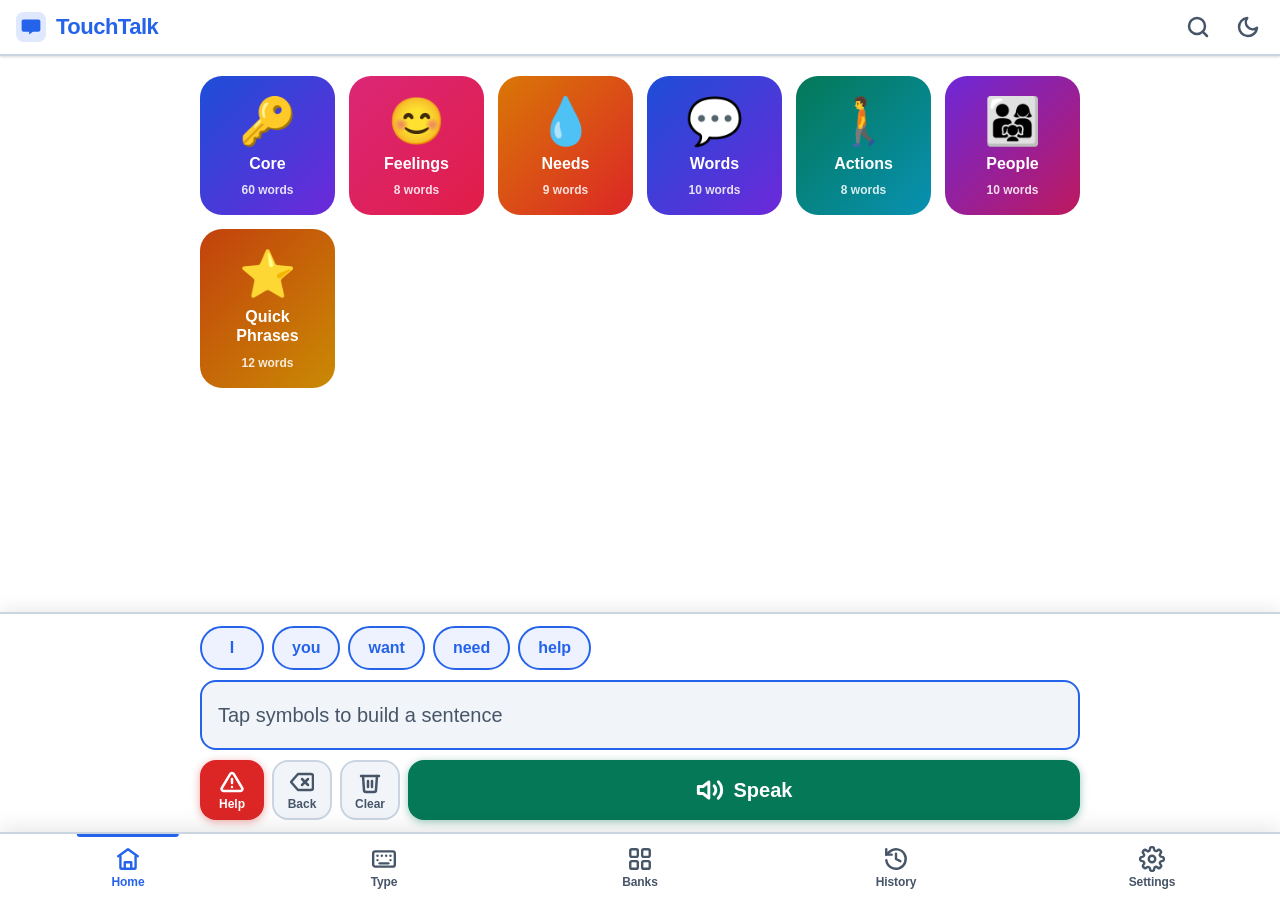
==== app.html @ ec5f8ab3 "Update with code changes" ====
<!DOCTYPE html>
<html lang="en">
<head>
  <meta charset="UTF-8">
  <meta name="viewport" content="width=device-width, initial-scale=1, maximum-scale=5">
  <meta name="apple-mobile-web-app-capable" content="yes">
  <meta name="apple-mobile-web-app-title" content="TouchTalk">
  <meta name="apple-mobile-web-app-status-bar-style" content="black-translucent">
  <meta name="mobile-web-app-capable" content="yes">
  <meta name="theme-color" content="#2563EB">
  <meta name="description" content="TouchTalk — Free AAC communication app for everyone">
  <title>TouchTalk AAC</title>
  <link rel="manifest" href="manifest.json">
  <link rel="apple-touch-icon" href="icons/apple-touch-icon.png">
  <link rel="icon" type="image/png" sizes="192x192" href="icons/icon-192.png">
  <link rel="stylesheet" href="style.css">
</head>
<body class="view-home">

  <header class="app-header" role="banner">
    <div class="app-brand">
      <svg class="brand-icon" viewBox="0 0 32 32" fill="none" aria-hidden="true">
        <rect width="32" height="32" rx="8" fill="currentColor" opacity="0.15"/>
        <path d="M6 10C6 8.895 6.895 8 8 8h16c1.105 0 2 .895 2 2v9c0 1.105-.895 2-2 2H18l-4 3v-3H8c-1.105 0-2-.895-2-2V10z" fill="currentColor"/>
      </svg>
      <span class="app-title">TouchTalk</span>
    </div>
    <div class="header-actions">
      <button class="icon-btn" id="searchToggle" aria-label="Search words" title="Search">
        <svg viewBox="0 0 24 24" fill="none" stroke="currentColor" stroke-width="2.5" stroke-linecap="round" stroke-linejoin="round" aria-hidden="true">
          <circle cx="11" cy="11" r="8"/><line x1="21" y1="21" x2="16.65" y2="16.65"/>
        </svg>
      </button>
      <button class="icon-btn" id="darkModeToggle" aria-label="Toggle dark mode" title="Dark mode">
        <svg class="icon-moon" viewBox="0 0 24 24" fill="none" stroke="currentColor" stroke-width="2.5" stroke-linecap="round" stroke-linejoin="round" aria-hidden="true">
          <path d="M21 12.79A9 9 0 1 1 11.21 3 7 7 0 0 0 21 12.79z"/>
        </svg>
        <svg class="icon-sun" viewBox="0 0 24 24" fill="none" stroke="currentColor" stroke-width="2.5" stroke-linecap="round" stroke-linejoin="round" aria-hidden="true" style="display:none">
          <circle cx="12" cy="12" r="5"/><line x1="12" y1="1" x2="12" y2="3"/><line x1="12" y1="21" x2="12" y2="23"/><line x1="4.22" y1="4.22" x2="5.64" y2="5.64"/><line x1="18.36" y1="18.36" x2="19.78" y2="19.78"/><line x1="1" y1="12" x2="3" y2="12"/><line x1="21" y1="12" x2="23" y2="12"/><line x1="4.22" y1="19.78" x2="5.64" y2="18.36"/><line x1="18.36" y1="5.64" x2="19.78" y2="4.22"/>
        </svg>
      </button>
    </div>
  </header>

  <div class="search-bar-wrap" id="searchBarWrap" aria-hidden="true">
    <div class="search-bar">
      <svg class="search-icon-inline" viewBox="0 0 24 24" fill="none" stroke="currentColor" stroke-width="2.5" stroke-linecap="round" stroke-linejoin="round" aria-hidden="true">
        <circle cx="11" cy="11" r="8"/><line x1="21" y1="21" x2="16.65" y2="16.65"/>
      </svg>
      <input type="search" id="searchInput" class="search-input" placeholder="Search all words and phrases…" autocomplete="off" autocorrect="off" spellcheck="false" aria-label="Search words">
      <button class="search-clear-btn" id="searchClearBtn" aria-label="Clear search" tabindex="-1">✕</button>
    </div>
  </div>

  <main class="app-main" id="appMain">

    <section class="view view-panel" id="view-home" aria-label="Talk">

      <div class="search-results-area" id="searchResultsArea" aria-live="polite" aria-label="Search results" style="display:none"></div>

      <div id="talkContent">

        <nav class="cat-nav" id="catNav" role="navigation" aria-label="Word categories" style="display:none">
          <div class="cat-nav-scroll"></div>
        </nav>

        <div class="symbol-grid" id="symbolGrid" role="grid" aria-label="Communication symbols"></div>
      </div>
    </section>

    <section class="view view-panel" id="view-type" aria-label="Type to speak" hidden>
      <div class="view-header">
        <h1 class="view-title">Type to Speak</h1>
        <p class="view-sub">Type anything and TouchTalk will say it out loud.</p>
      </div>
      <label for="typeArea" class="sr-only">Text to speak</label>
      <textarea id="typeArea" class="type-area" rows="4" placeholder="Type here…" autocomplete="off" autocorrect="on"></textarea>
      <div class="predict-row type-predict" id="typePredict" role="group" aria-label="Word suggestions"></div>
      <div class="type-controls">
        <button class="type-btn type-clear" onclick="typeClear()" aria-label="Clear typed text">🗑️ Clear</button>
        <button class="type-btn type-save" onclick="typeSaveAsPhrase()" aria-label="Save as quick phrase">⭐ Save Phrase</button>
        <button class="type-btn type-speak" onclick="typeSpeak()" aria-label="Speak typed text">
          <svg viewBox="0 0 24 24" fill="none" stroke="currentColor" stroke-width="2.5" stroke-linecap="round" stroke-linejoin="round" aria-hidden="true">
            <polygon points="11 5 6 9 2 9 2 15 6 15 11 19 11 5"/><path d="M19.07 4.93a10 10 0 0 1 0 14.14"/><path d="M15.54 8.46a5 5 0 0 1 0 7.07"/>
          </svg>
          Speak
        </button>
      </div>
    </section>

    <section class="view view-panel" id="view-wordbanks" aria-label="Word Banks" hidden>
      <div class="view-header">
        <h1 class="view-title">Word Banks</h1>
        <p class="view-sub">Add and manage your categories, symbols, and phrases.</p>
      </div>
      <div class="manage-grid">
        <button class="manage-card" onclick="openAddCategoryModal()">
          <span class="manage-emoji" aria-hidden="true">📁</span>
          <span class="manage-label">Add Category</span>
          <span class="manage-desc">Create a new group of words</span>
        </button>
        <button class="manage-card" onclick="openAddSymbolModal()">
          <span class="manage-emoji" aria-hidden="true">➕</span>
          <span class="manage-label">Add Symbol</span>
          <span class="manage-desc">Add a word to a category</span>
        </button>
        <button class="manage-card" onclick="openAddPhraseModal()">
          <span class="manage-emoji" aria-hidden="true">⭐</span>
          <span class="manage-label">Add Quick Phrase</span>
          <span class="manage-desc">Save a full sentence</span>
        </button>
        <button class="manage-card" onclick="openDeleteCategoryModal()">
          <span class="manage-emoji" aria-hidden="true">🗑️</span>
          <span class="manage-label">Delete Category</span>
          <span class="manage-desc">Remove a category you made</span>
        </button>
        <button class="manage-card" onclick="openDeleteSymbolModal()">
          <span class="manage-emoji" aria-hidden="true">❌</span>
          <span class="manage-label">Delete Symbol</span>
          <span class="manage-desc">Remove individual words</span>
        </button>
      </div>
    </section>

    <section class="view view-panel" id="view-history" aria-label="History" hidden>
      <div class="view-header">
        <h1 class="view-title">History</h1>
        <p class="view-sub">Tap any past sentence to speak it again.</p>
      </div>
      <div id="historyList" class="history-list" aria-live="polite"></div>
    </section>

    <section class="view view-panel" id="view-settings" aria-label="Settings" hidden>
      <div class="view-header">
        <h1 class="view-title">Settings</h1>
        <p class="view-sub">Customize the voice and appearance.</p>
      </div>

      <div class="settings-card">
        <div class="settings-row">
          <span class="settings-label" id="darkLabel">Dark Mode</span>
          <button class="toggle-switch" id="darkToggle" role="switch" aria-checked="false" aria-labelledby="darkLabel" onclick="toggleDarkMode()">
            <span class="toggle-knob"></span>
          </button>
        </div>
      </div>

      <div class="settings-card">
        <h2 class="settings-card-title">Voice</h2>
        <div class="settings-field">
          <label class="settings-label" for="voiceSelect">Voice</label>
          <select class="settings-select" id="voiceSelect" aria-label="Select voice"></select>
        </div>
        <div class="settings-field">
          <label class="settings-label" for="voiceSpeed">Speed — <span id="speedVal">0.85×</span></label>
          <input type="range" class="settings-slider" id="voiceSpeed" min="0.5" max="2.0" step="0.05" value="0.85">
          <div class="slider-ends" aria-hidden="true"><span>Slow</span><span>Fast</span></div>
        </div>
        <div class="settings-field">
          <label class="settings-label" for="voicePitch">Pitch — <span id="pitchVal">1.00×</span></label>
          <input type="range" class="settings-slider" id="voicePitch" min="0.5" max="2.0" step="0.05" value="1.0">
          <div class="slider-ends" aria-hidden="true"><span>Low</span><span>High</span></div>
        </div>
        <button class="settings-action-btn" onclick="testVoice()">🔊 Test Voice</button>
      </div>

      <div class="settings-card">
        <h2 class="settings-card-title">Access</h2>
        <div class="settings-row">
          <span class="settings-label" id="speakWordLabel">Speak each word when tapped</span>
          <button class="toggle-switch" id="speakWordToggle" role="switch" aria-checked="true" aria-labelledby="speakWordLabel" onclick="toggleSpeakEachWord()">
            <span class="toggle-knob"></span>
          </button>
        </div>
        <div class="settings-field">
          <label class="settings-label" for="buttonSize">Button size</label>
          <select class="settings-select" id="buttonSize">
            <option value="small">Small — more words on screen</option>
            <option value="medium" selected>Medium (default)</option>
            <option value="large">Large — easier to tap</option>
            <option value="xl">Extra Large — limited mobility</option>
          </select>
        </div>
        <div class="settings-field">
          <label class="settings-label" for="holdDuration">Hold to activate (prevents accidental taps)</label>
          <select class="settings-select" id="holdDuration">
            <option value="0" selected>Off — tap normally</option>
            <option value="300">Short hold (0.3s)</option>
            <option value="600">Medium hold (0.6s)</option>
            <option value="1000">Long hold (1s)</option>
          </select>
        </div>
        <div class="settings-field">
          <label class="settings-label" for="debounceTime">Pause between taps (prevents double taps)</label>
          <select class="settings-select" id="debounceTime">
            <option value="0" selected>Off</option>
            <option value="300">Short (0.3s)</option>
            <option value="700">Medium (0.7s)</option>
            <option value="1500">Long (1.5s)</option>
          </select>
        </div>
      </div>

      <div class="settings-card">
        <h2 class="settings-card-title">Backup</h2>
        <p class="settings-hint">Save all your words, phrases and settings to a file — restore them on any device.</p>
        <button class="settings-action-btn" onclick="exportBackup()">💾 Export Backup</button>
        <button class="settings-action-btn" style="margin-top:10px" onclick="document.getElementById('importFile').click()">📂 Import Backup</button>
        <input type="file" id="importFile" accept=".json,application/json" style="display:none" aria-label="Import backup file">
      </div>

      <div class="settings-card">
        <h2 class="settings-card-title">Install</h2>
        <p class="settings-hint" id="installHint">Install TouchTalk on this device to use it full-screen and offline, like a normal app.</p>
        <button class="settings-action-btn" id="installBtn" onclick="installApp()">📲 Install App</button>
      </div>

      <div class="settings-card settings-info">
        <p>TouchTalk v2.3 · Free &amp; open · No data collected</p>
        <div style="display: flex; gap: 15px; margin-top: 10px;">
          <a href="index.html" class="settings-link">About TouchTalk →</a>
          <a href="review.html" class="settings-link">Leave a Review 🌟</a>
        </div>
      </div>
    </section>

  </main>

  <div class="action-bar" id="actionBar" role="region" aria-label="Sentence and speak controls">
    <div class="predict-row" id="predictRow" role="group" aria-label="Word suggestions"></div>
    <div class="output-box" id="output" role="log" aria-label="Current sentence" aria-live="polite" tabindex="0">
      <span class="output-placeholder" id="outputPlaceholder">Tap symbols to build a sentence</span>
    </div>
    <div class="action-row">
      <button class="act-btn emergency-btn" onclick="emergency()" aria-label="Emergency — I need help now">
        <svg viewBox="0 0 24 24" fill="none" stroke="currentColor" stroke-width="2.5" stroke-linecap="round" stroke-linejoin="round" aria-hidden="true">
          <path d="M10.29 3.86L1.82 18a2 2 0 0 0 1.71 3h16.94a2 2 0 0 0 1.71-3L13.71 3.86a2 2 0 0 0-3.42 0z"/><line x1="12" y1="9" x2="12" y2="13"/><line x1="12" y1="17" x2="12.01" y2="17"/>
        </svg>
        <span class="act-label">Help</span>
      </button>
      <button class="act-btn util-btn" onclick="backspaceWord()" aria-label="Delete last word">
        <svg viewBox="0 0 24 24" fill="none" stroke="currentColor" stroke-width="2.5" stroke-linecap="round" stroke-linejoin="round" aria-hidden="true">
          <path d="M21 4H8l-7 8 7 8h13a2 2 0 0 0 2-2V6a2 2 0 0 0-2-2z"/><line x1="18" y1="9" x2="12" y2="15"/><line x1="12" y1="9" x2="18" y2="15"/>
        </svg>
        <span class="act-label">Back</span>
      </button>
      <button class="act-btn util-btn" onclick="clearText()" aria-label="Clear all text">
        <svg viewBox="0 0 24 24" fill="none" stroke="currentColor" stroke-width="2.5" stroke-linecap="round" stroke-linejoin="round" aria-hidden="true">
          <polyline points="3 6 5 6 21 6"/><path d="M19 6l-1 14a2 2 0 0 1-2 2H8a2 2 0 0 1-2-2L5 6"/><path d="M10 11v6"/><path d="M14 11v6"/>
        </svg>
        <span class="act-label">Clear</span>
      </button>
      <button class="act-btn speak-btn" onclick="speakText()" aria-label="Speak the sentence aloud">
        <svg viewBox="0 0 24 24" fill="none" stroke="currentColor" stroke-width="2.5" stroke-linecap="round" stroke-linejoin="round" aria-hidden="true">
          <polygon points="11 5 6 9 2 9 2 15 6 15 11 19 11 5"/><path d="M19.07 4.93a10 10 0 0 1 0 14.14"/><path d="M15.54 8.46a5 5 0 0 1 0 7.07"/>
        </svg>
        <span class="act-label">Speak</span>
      </button>
    </div>
  </div>

  <nav class="bottom-nav" id="bottomNav" role="navigation" aria-label="Main navigation">
    <button class="nav-tab active" data-view="home" aria-current="page" aria-label="Home — talk">
      <svg viewBox="0 0 24 24" fill="none" stroke="currentColor" stroke-width="2.2" stroke-linecap="round" stroke-linejoin="round" aria-hidden="true">
        <path d="M3 9.5L12 3l9 6.5"/><path d="M5 9.5V20a1 1 0 0 0 1 1h12a1 1 0 0 0 1-1V9.5"/><path d="M9 21v-6h6v6"/>
      </svg>
      <span class="nav-label">Home</span>
    </button>
    <button class="nav-tab" data-view="type" aria-label="Type to speak">
      <svg viewBox="0 0 24 24" fill="none" stroke="currentColor" stroke-width="2.2" stroke-linecap="round" stroke-linejoin="round" aria-hidden="true">
        <rect x="2" y="5" width="20" height="14" rx="2"/><line x1="6" y1="9" x2="6" y2="9.01"/><line x1="10" y1="9" x2="10" y2="9.01"/><line x1="14" y1="9" x2="14" y2="9.01"/><line x1="18" y1="9" x2="18" y2="9.01"/><line x1="6" y1="13" x2="6" y2="13.01"/><line x1="18" y1="13" x2="18" y2="13.01"/><line x1="8" y1="16" x2="16" y2="16"/>
      </svg>
      <span class="nav-label">Type</span>
    </button>
    <button class="nav-tab" data-view="wordbanks" aria-label="Word Banks">
      <svg viewBox="0 0 24 24" fill="none" stroke="currentColor" stroke-width="2.2" stroke-linecap="round" stroke-linejoin="round" aria-hidden="true">
        <rect x="3" y="3" width="7" height="7" rx="1.5"/><rect x="14" y="3" width="7" height="7" rx="1.5"/><rect x="3" y="14" width="7" height="7" rx="1.5"/><rect x="14" y="14" width="7" height="7" rx="1.5"/>
      </svg>
      <span class="nav-label">Banks</span>
    </button>
    <button class="nav-tab" data-view="history" aria-label="History">
      <svg viewBox="0 0 24 24" fill="none" stroke="currentColor" stroke-width="2.2" stroke-linecap="round" stroke-linejoin="round" aria-hidden="true">
        <path d="M3 3v5h5"/><path d="M3.05 13A9 9 0 1 0 6 5.3L3 8"/><path d="M12 7v5l4 2"/>
      </svg>
      <span class="nav-label">History</span>
    </button>
    <button class="nav-tab" data-view="settings" aria-label="Settings">
      <svg viewBox="0 0 24 24" fill="none" stroke="currentColor" stroke-width="2.2" stroke-linecap="round" stroke-linejoin="round" aria-hidden="true">
        <circle cx="12" cy="12" r="3"/><path d="M19.4 15a1.65 1.65 0 0 0 .33 1.82l.06.06a2 2 0 0 1-2.83 2.83l-.06-.06a1.65 1.65 0 0 0-1.82-.33 1.65 1.65 0 0 0-1 1.51V21a2 2 0 0 1-4 0v-.09A1.65 1.65 0 0 0 9 19.4a1.65 1.65 0 0 0-1.82.33l-.06.06a2 2 0 0 1-2.83-2.83l.06-.06A1.65 1.65 0 0 0 4.68 15a1.65 1.65 0 0 0-1.51-1H3a2 2 0 0 1 0-4h.09A1.65 1.65 0 0 0 4.6 9a1.65 1.65 0 0 0-.33-1.82l-.06-.06a2 2 0 0 1 2.83-2.83l.06.06A1.65 1.65 0 0 0 9 4.68a1.65 1.65 0 0 0 1-1.51V3a2 2 0 0 1 4 0v.09a1.65 1.65 0 0 0 1 1.51 1.65 1.65 0 0 0 1.82-.33l.06-.06a2 2 0 0 1 2.83 2.83l-.06.06A1.65 1.65 0 0 0 19.4 9a1.65 1.65 0 0 0 1.51 1H21a2 2 0 0 1 0 4h-.09a1.65 1.65 0 0 0-1.51 1z"/>
      </svg>
      <span class="nav-label">Settings</span>
    </button>
  </nav>

  <div class="modal-overlay" id="modalOverlay" aria-hidden="true">
    <div class="modal" id="modal" role="dialog" aria-modal="true" aria-labelledby="modalTitle">
      <header class="modal-header">
        <h2 class="modal-title" id="modalTitle">Title</h2>
        <button class="modal-close" id="modalClose" aria-label="Close dialog">✕</button>
      </header>
      <div class="modal-body" id="modalBody"></div>
      <footer class="modal-footer" id="modalFooter"></footer>
    </div>
  </div>

  <script src="script.js">
</script>
</body>
</html>
---- style.css ----
:root {

  --primary:        #2563EB;
  --primary-light:  #EEF2FF;
  --primary-dark:   #1D4ED8;

  --bg:             #FFFFFF;
  --surface:        #FFFFFF;
  --surface-2:      #F1F5F9;
  --border:         #CBD5E1;

  --text-1:         #0F172A;
  --text-2:         #475569;
  --text-inv:       #FFFFFF;

  --speak:          #047857;
  --speak-dark:     #065F46;
  --danger:         #DC2626;
  --danger-dark:    #B91C1C;
  --emergency:      #DC2626;

  --cat-feelings:#DB2777; --cat-needs:#C2410C; --cat-words:#1D4ED8;
  --cat-actions:#047857; --cat-people:#6D28D9; --cat-quickphrases:#C2410C;
  --cat-custom:#0E7490;

  --header-h:   56px;
  --search-h:   60px;
  --nav-h:      68px;
  --actionbar-h: 220px;
  --symbol-min: 130px;
  --hold-dur: 0ms;

  --r-sm: 12px; --r-md: 16px; --r-lg: 22px; --r-xl: 28px;

  --ease-out:    cubic-bezier(0.22, 1, 0.36, 1);
  --ease-spring: cubic-bezier(0.34, 1.56, 0.64, 1);
  --d-fast: 140ms; --d-med: 230ms; --d-slow: 360ms;

  --sh-sm: 0 1px 3px rgba(0,0,0,.10), 0 1px 2px rgba(0,0,0,.06);
  --sh-md: 0 4px 12px rgba(0,0,0,.12), 0 2px 4px rgba(0,0,0,.06);
  --sh-lg: 0 12px 32px rgba(0,0,0,.16), 0 4px 8px rgba(0,0,0,.08);

  --safe-top:    env(safe-area-inset-top, 0px);
  --safe-bottom: env(safe-area-inset-bottom, 0px);
}

.dark {
  --bg:            #1A1A1A;
  --surface:       #242424;
  --surface-2:     #2E2E2E;
  --border:        #4B5563;
  --text-1:        #FFFFFF;
  --text-2:        #C4C4C4;
  --primary-light: #1E3358;
  --sh-sm: 0 1px 3px rgba(0,0,0,.5);
  --sh-md: 0 4px 12px rgba(0,0,0,.55);
  --sh-lg: 0 12px 32px rgba(0,0,0,.6);
}

*, *::before, *::after { box-sizing: border-box; margin: 0; padding: 0; }
html { height: 100%; -webkit-text-size-adjust: 100%; }
body {
  font-family: -apple-system, BlinkMacSystemFont, 'Inter', 'Segoe UI', Arial, sans-serif;
  background: var(--bg);
  color: var(--text-1);
  height: 100%;
  overflow: hidden;
  font-size: 16px;
  line-height: 1.4;
  transition: background var(--d-med) var(--ease-out), color var(--d-med) var(--ease-out);
  -webkit-tap-highlight-color: transparent;
  touch-action: manipulation;
}

.app-header {
  position: fixed;
  top: 0; left: 0; right: 0;
  height: calc(var(--header-h) + var(--safe-top));
  padding-top: var(--safe-top);
  background: var(--surface);
  border-bottom: 2px solid var(--border);
  display: flex;
  align-items: center;
  justify-content: space-between;
  padding-left: 16px; padding-right: 8px;
  z-index: 100;
  box-shadow: var(--sh-sm);
  transition: background var(--d-med) var(--ease-out), border-color var(--d-med) var(--ease-out);
}
.app-brand { display: flex; align-items: center; gap: 10px; color: var(--primary); }
.brand-icon { width: 30px; height: 30px; flex-shrink: 0; }
.app-title { font-size: 22px; font-weight: 800; color: var(--primary); letter-spacing: -0.5px; }
.header-actions { display: flex; align-items: center; gap: 2px; }

.icon-btn {
  width: 48px; height: 48px;
  border: none; background: transparent;
  border-radius: var(--r-sm);
  cursor: pointer;
  display: flex; align-items: center; justify-content: center;
  color: var(--text-2);
  padding: 12px;
  transition: background var(--d-fast), color var(--d-fast), transform var(--d-fast) var(--ease-spring);
}
.icon-btn svg { width: 24px; height: 24px; }
.icon-btn:hover { background: var(--primary-light); color: var(--primary); }
.icon-btn:active { transform: scale(0.88); }
.icon-btn.active { color: var(--primary); background: var(--primary-light); }

.search-bar-wrap {
  position: fixed;
  top: calc(var(--header-h) + var(--safe-top));
  left: 0; right: 0;
  height: 0; overflow: hidden;
  background: var(--surface);
  border-bottom: 2px solid transparent;
  z-index: 99;
  transition: height var(--d-med) var(--ease-out), border-color var(--d-med) var(--ease-out);
}
.search-bar-wrap.open { height: var(--search-h); border-color: var(--border); }
.search-bar { display: flex; align-items: center; height: var(--search-h); padding: 0 16px; gap: 10px; }
.search-icon-inline { width: 20px; height: 20px; color: var(--text-2); flex-shrink: 0; }
.search-input {
  flex: 1; border: none; background: transparent;
  font-size: 17px; color: var(--text-1); outline: none; font-family: inherit;
}
.search-input::placeholder { color: var(--text-2); }
.search-clear-btn {
  width: 32px; height: 32px; border: none; background: var(--surface-2);
  border-radius: 50%; cursor: pointer; font-size: 13px; color: var(--text-2);
  display: none; align-items: center; justify-content: center; line-height: 1;
}
.search-clear-btn.visible { display: flex; }

.app-main {
  position: fixed;
  top: calc(var(--header-h) + var(--safe-top));
  bottom: calc(var(--nav-h) + var(--safe-bottom));
  left: 0; right: 0;
  overflow-y: auto;
  overflow-x: hidden;
  -webkit-overflow-scrolling: touch;
  padding: 16px;
  transition: top var(--d-med) var(--ease-out), bottom var(--d-med) var(--ease-out);
}

body.search-open .app-main { top: calc(var(--header-h) + var(--search-h) + var(--safe-top)); }

body.view-home .app-main { bottom: calc(var(--nav-h) + var(--actionbar-h) + var(--safe-bottom)); }

.view { animation: viewIn var(--d-med) var(--ease-out); }
@keyframes viewIn { from { opacity: 0; transform: translateY(6px); } to { opacity: 1; transform: none; } }
[hidden] { display: none !important; }

.view-header { margin-bottom: 16px; }
.view-title { font-size: 28px; font-weight: 800; letter-spacing: -0.5px; color: var(--text-1); }
.view-sub { font-size: 15px; color: var(--text-2); margin-top: 4px; }

.cat-nav { margin-bottom: 14px; }
.cat-nav-scroll {
  display: flex; gap: 10px; overflow-x: auto;
  scroll-snap-type: x proximity; -webkit-overflow-scrolling: touch;
  padding: 2px 2px 6px; scrollbar-width: none;
}
.cat-nav-scroll::-webkit-scrollbar { display: none; }
.cat-tab {
  flex-shrink: 0; scroll-snap-align: start;
  display: flex; align-items: center; gap: 8px;
  min-height: 48px; padding: 0 18px;
  border: 2.5px solid var(--border);
  border-radius: 100px;
  background: var(--surface);
  color: var(--text-1);
  font-size: 16px; font-weight: 700;
  cursor: pointer; white-space: nowrap; font-family: inherit;
  transition: all var(--d-fast) var(--ease-out);
}
.cat-tab .cat-emoji { font-size: 20px; }
.cat-tab:active { transform: scale(0.94); }
.cat-tab.active { background: var(--primary); border-color: var(--primary); color: #fff; box-shadow: var(--sh-md); }
.cat-tab:hover:not(.active) { border-color: var(--primary); color: var(--primary); }

.symbol-grid {
  display: grid;
  grid-template-columns: repeat(auto-fill, minmax(var(--symbol-min), 1fr));
  gap: 12px;
}
@media (max-width: 360px) { .symbol-grid { grid-template-columns: repeat(2, 1fr); gap: 10px; } }

.symbol-grid.animating .symbol-btn,
.symbol-grid.animating .category-card { animation: fadeSlideIn var(--d-med) var(--ease-out) both; }
@keyframes fadeSlideIn { from { opacity: 0; transform: translateY(10px); } to { opacity: 1; transform: none; } }
.symbol-grid.animating .symbol-btn:nth-child(1){animation-delay:0ms}
.symbol-grid.animating .symbol-btn:nth-child(2){animation-delay:30ms}
.symbol-grid.animating .symbol-btn:nth-child(3){animation-delay:60ms}
.symbol-grid.animating .symbol-btn:nth-child(4){animation-delay:90ms}
.symbol-grid.animating .symbol-btn:nth-child(5){animation-delay:120ms}
.symbol-grid.animating .symbol-btn:nth-child(n+6){animation-delay:150ms}

.symbol-btn {
  background: var(--surface);
  border: 2.5px solid var(--border);
  border-radius: var(--r-md);
  padding: 16px 10px 14px;
  cursor: pointer;
  display: flex; flex-direction: column; align-items: center; gap: 8px;
  min-height: 112px;
  font-family: inherit; position: relative; overflow: hidden;
  transition: transform var(--d-fast) var(--ease-spring), box-shadow var(--d-fast), border-color var(--d-fast);
}
.symbol-btn::before {
  content: ''; position: absolute; inset: 0;
  background: var(--cat-color, var(--primary)); opacity: 0;
  transition: opacity var(--d-fast); border-radius: inherit;
}
.symbol-btn:hover::before { opacity: .08; }
.symbol-btn:hover { border-color: var(--cat-color, var(--primary)); box-shadow: var(--sh-md); }
.symbol-btn:active { transform: scale(0.92); box-shadow: none; }
.symbol-emoji { font-size: 46px; line-height: 1; user-select: none; }
.symbol-label { font-size: 15px; font-weight: 700; color: var(--text-1); text-align: center; line-height: 1.2; user-select: none; word-break: break-word; }
.symbol-image { width: 60px; height: 60px; object-fit: cover; border-radius: 10px; }

.cat-feelings .symbol-btn{--cat-color:var(--cat-feelings)}
.cat-needs .symbol-btn{--cat-color:var(--cat-needs)}
.cat-words .symbol-btn{--cat-color:var(--cat-words)}
.cat-actions .symbol-btn{--cat-color:var(--cat-actions)}
.cat-people .symbol-btn{--cat-color:var(--cat-people)}
.cat-quickphrases .symbol-btn{--cat-color:var(--cat-quickphrases)}
.cat-custom .symbol-btn{--cat-color:var(--cat-custom)}

.category-card {
  border: none; border-radius: var(--r-lg);
  padding: 22px 14px 18px; cursor: pointer;
  display: flex; flex-direction: column; align-items: center; gap: 10px;
  min-height: 132px; font-family: inherit; position: relative; overflow: hidden;
  transition: transform var(--d-fast) var(--ease-spring), box-shadow var(--d-fast);
}
.category-card::after { content:''; position:absolute; inset:0; background:rgba(255,255,255,.1); opacity:0; transition:opacity var(--d-fast); }
.category-card:hover::after { opacity: 1; }
.category-card:active { transform: scale(0.92); box-shadow: none !important; }
.category-card:hover { transform: translateY(-2px); box-shadow: var(--sh-lg); }
.category-card .card-emoji { font-size: 46px; line-height: 1; user-select: none; }
.category-card .card-label { font-size: 16px; font-weight: 800; text-align: center; line-height: 1.2; user-select: none; }
.category-card .card-count { font-size: 12px; font-weight: 600; opacity: .85; user-select: none; }

.card-feelings{background:linear-gradient(135deg,#DB2777,#E11D48);color:#fff}
.card-needs{background:linear-gradient(135deg,#D97706,#DC2626);color:#fff}
.card-words{background:linear-gradient(135deg,#1D4ED8,#6D28D9);color:#fff}
.card-actions{background:linear-gradient(135deg,#047857,#0891B2);color:#fff}
.card-people{background:linear-gradient(135deg,#6D28D9,#BE185D);color:#fff}
.card-quickphrases{background:linear-gradient(135deg,#C2410C,#CA8A04);color:#fff}
.card-custom{background:linear-gradient(135deg,#0E7490,#1D4ED8);color:#fff}

.manage-grid {
  display: grid;
  grid-template-columns: repeat(auto-fill, minmax(160px, 1fr));
  gap: 12px;
}
.manage-card {
  background: var(--surface);
  border: 2.5px solid var(--border);
  border-radius: var(--r-md);
  padding: 22px 16px;
  cursor: pointer; font-family: inherit;
  display: flex; flex-direction: column; align-items: center; gap: 6px; text-align: center;
  min-height: 130px;
  transition: transform var(--d-fast) var(--ease-spring), box-shadow var(--d-fast), border-color var(--d-fast);
}
.manage-card:hover { border-color: var(--primary); box-shadow: var(--sh-md); transform: translateY(-2px); }
.manage-card:active { transform: scale(0.94); }
.manage-emoji { font-size: 40px; }
.manage-label { font-size: 17px; font-weight: 800; color: var(--text-1); }
.manage-desc { font-size: 13px; color: var(--text-2); line-height: 1.3; }

.history-list { display: flex; flex-direction: column; gap: 10px; }
.history-empty { text-align: center; color: var(--text-2); padding: 48px 16px; font-size: 16px; }
.history-row {
  display: flex; align-items: center; gap: 12px;
  background: var(--surface); border: 2px solid var(--border);
  border-radius: var(--r-md); padding: 14px 16px;
}
.history-text { flex: 1; font-size: 17px; font-weight: 600; color: var(--text-1); word-break: break-word; }
.history-speak {
  width: 48px; height: 48px; flex-shrink: 0;
  border: none; border-radius: 50%; background: var(--speak); color: #fff;
  cursor: pointer; display: flex; align-items: center; justify-content: center;
  transition: transform var(--d-fast) var(--ease-spring), background var(--d-fast);
}
.history-speak svg { width: 22px; height: 22px; }
.history-speak:active { transform: scale(0.9); }
.history-add {
  width: 48px; height: 48px; flex-shrink: 0;
  border: 2px solid var(--border); border-radius: 50%; background: var(--surface); color: var(--text-2);
  cursor: pointer; font-size: 22px; display: flex; align-items: center; justify-content: center;
  transition: transform var(--d-fast) var(--ease-spring), border-color var(--d-fast);
}
.history-add:active { transform: scale(0.9); }
.history-add:hover { border-color: var(--primary); color: var(--primary); }
.history-clear-btn {
  margin-top: 16px; width: 100%;
  min-height: 52px; border: 2px solid var(--border);
  background: var(--surface); color: var(--danger);
  border-radius: var(--r-md); font-size: 16px; font-weight: 700; cursor: pointer; font-family: inherit;
  transition: background var(--d-fast);
}
.history-clear-btn:hover { background: var(--surface-2); }

.settings-card {
  background: var(--surface);
  border: 2px solid var(--border);
  border-radius: var(--r-md);
  padding: 18px 18px;
  margin-bottom: 14px;
}
.settings-card-title { font-size: 14px; font-weight: 700; color: var(--text-2); text-transform: uppercase; letter-spacing: .6px; margin-bottom: 14px; }
.settings-row { display: flex; align-items: center; justify-content: space-between; gap: 12px; min-height: 48px; }
.settings-field { margin-bottom: 18px; }
.settings-field:last-of-type { margin-bottom: 14px; }
.settings-label { font-size: 17px; font-weight: 600; color: var(--text-1); display: block; margin-bottom: 8px; }
.settings-row .settings-label { margin-bottom: 0; }
.settings-select {
  width: 100%; min-height: 52px; padding: 0 40px 0 14px; font-size: 16px;
  border: 2px solid var(--border); border-radius: var(--r-sm);
  background: var(--surface-2); color: var(--text-1); font-family: inherit; cursor: pointer;
  appearance: none;
  background-image: url("data:image/svg+xml,%3Csvg xmlns='http://www.w3.org/2000/svg' width='16' height='16' viewBox='0 0 24 24' fill='none' stroke='%23475569' stroke-width='2.5' stroke-linecap='round' stroke-linejoin='round'%3E%3Cpolyline points='6 9 12 15 18 9'/%3E%3C/svg%3E");
  background-repeat: no-repeat; background-position: right 14px center;
}
.settings-select:focus { outline: none; border-color: var(--primary); }
.settings-slider {
  width: 100%; -webkit-appearance: none; appearance: none;
  height: 8px; border-radius: 4px; background: var(--border); cursor: pointer; accent-color: var(--primary);
}
.settings-slider::-webkit-slider-thumb {
  -webkit-appearance: none; width: 30px; height: 30px; border-radius: 50%;
  background: var(--primary); cursor: pointer; box-shadow: 0 2px 6px rgba(37,99,235,.5);
  transition: transform var(--d-fast) var(--ease-spring);
}
.settings-slider::-webkit-slider-thumb:active { transform: scale(1.2); }
.slider-ends { display: flex; justify-content: space-between; font-size: 13px; color: var(--text-2); margin-top: 4px; }

.settings-action-btn {
  width: 100%; min-height: 52px;
  border: 2px solid var(--primary); border-radius: var(--r-md);
  background: var(--primary-light); color: var(--primary);
  font-size: 17px; font-weight: 700; cursor: pointer; font-family: inherit;
  transition: background var(--d-fast), color var(--d-fast), transform var(--d-fast) var(--ease-spring);
}
.settings-action-btn:hover { background: var(--primary); color: #fff; }
.settings-action-btn:active { transform: scale(0.97); }
.settings-info { text-align: center; }
.settings-info p { font-size: 14px; color: var(--text-2); margin-bottom: 8px; }
.settings-link { font-size: 15px; font-weight: 700; color: var(--primary); text-decoration: none; }
.settings-hint { font-size: 14px; color: var(--text-2); line-height: 1.5; margin-bottom: 12px; }

.toggle-switch {
  width: 60px; height: 34px; border-radius: 17px;
  background: var(--border); border: none; cursor: pointer; position: relative;
  transition: background var(--d-med) var(--ease-out); flex-shrink: 0;
}
.toggle-switch[aria-checked="true"] { background: var(--primary); }
.toggle-knob {
  position: absolute; top: 3px; left: 3px; width: 28px; height: 28px;
  border-radius: 50%; background: #fff; box-shadow: 0 1px 4px rgba(0,0,0,.3);
  transition: transform var(--d-med) var(--ease-spring);
}
.toggle-switch[aria-checked="true"] .toggle-knob { transform: translateX(26px); }

.search-results-area { margin-bottom: 12px; }
.search-results-header { font-size: 13px; font-weight: 700; color: var(--text-2); text-transform: uppercase; letter-spacing: .5px; margin-bottom: 10px; }
.search-results-grid { display: grid; grid-template-columns: repeat(auto-fill, minmax(120px, 1fr)); gap: 10px; }
.search-no-results { text-align: center; color: var(--text-2); padding: 40px 16px; font-size: 16px; }
.word-chip {
  display: flex; flex-direction: column; align-items: center; gap: 6px;
  padding: 14px 8px 10px; border: 2.5px solid var(--border); border-radius: var(--r-md);
  background: var(--surface); cursor: pointer; min-height: 96px; font-family: inherit; text-align: center;
  transition: transform var(--d-fast) var(--ease-spring), border-color var(--d-fast), box-shadow var(--d-fast);
}
.word-chip:active { transform: scale(0.92); }
.word-chip:hover { border-color: var(--primary); box-shadow: var(--sh-md); }
.word-chip-emoji { font-size: 34px; }
.word-chip-label { font-size: 14px; font-weight: 700; color: var(--text-1); }
.word-chip-cat { font-size: 11px; color: var(--text-2); font-weight: 600; }

.action-bar {
  position: fixed;
  left: 0; right: 0;
  bottom: calc(var(--nav-h) + var(--safe-bottom));
  height: var(--actionbar-h);
  background: var(--surface);
  border-top: 2px solid var(--border);
  padding: 12px 14px;
  z-index: 95;
  display: flex; flex-direction: column; gap: 10px;
  box-shadow: 0 -4px 16px rgba(0,0,0,.08);
  transition: transform var(--d-med) var(--ease-out), background var(--d-med) var(--ease-out);
}

body:not(.view-home) .action-bar { transform: translateY(120%); pointer-events: none; }

.output-box {
  flex: 1;
  background: var(--surface-2);
  border: 2.5px solid var(--primary);
  border-radius: var(--r-md);
  padding: 12px 16px;
  font-size: clamp(18px, 4.5vw, 26px);
  font-weight: 600; color: var(--text-1);
  word-break: break-word; line-height: 1.35;
  overflow-y: auto;
  display: flex; align-items: center;
}
.output-box:focus-visible { outline: 3px solid var(--primary); outline-offset: 2px; }
.output-placeholder { color: var(--text-2); font-weight: 400; font-size: clamp(15px, 4vw, 20px); }

.action-row { display: flex; gap: 8px; height: 60px; }
.act-btn {
  display: flex; flex-direction: column; align-items: center; justify-content: center; gap: 3px;
  border: none; border-radius: var(--r-md); cursor: pointer; font-family: inherit;
  min-width: 48px; min-height: 48px;
  transition: transform var(--d-fast) var(--ease-spring), background var(--d-fast), box-shadow var(--d-fast);
  touch-action: manipulation;
}
.act-btn svg { width: 24px; height: 24px; }
.act-btn .act-label { font-size: 12px; font-weight: 700; }
.act-btn:active { transform: scale(0.92); }

.emergency-btn { flex: 0 0 64px; background: var(--emergency); color: #fff; box-shadow: 0 2px 8px rgba(220,38,38,.4); }
.emergency-btn:hover { background: var(--danger-dark); }
.util-btn { flex: 0 0 60px; background: var(--surface-2); color: var(--text-2); border: 2px solid var(--border); }
.util-btn:hover { background: var(--border); color: var(--text-1); }
.speak-btn { flex: 1; flex-direction: row; gap: 10px; background: var(--speak); color: #fff; box-shadow: 0 2px 8px rgba(4,120,87,.4); }
.speak-btn svg { width: 28px; height: 28px; }
.speak-btn .act-label { font-size: 20px; }
.speak-btn:hover { background: var(--speak-dark); }
.speak-btn.speaking { background: #0369A1; animation: speakPulse .8s ease-in-out infinite; }
@keyframes speakPulse { 0%,100%{transform:scale(1)} 50%{transform:scale(1.02)} }

.bottom-nav {
  position: fixed;
  bottom: 0; left: 0; right: 0;
  height: calc(var(--nav-h) + var(--safe-bottom));
  padding-bottom: var(--safe-bottom);
  background: var(--surface);
  border-top: 2px solid var(--border);
  display: flex;
  z-index: 100;
  box-shadow: 0 -4px 20px rgba(0,0,0,.10);
  transition: background var(--d-med) var(--ease-out), border-color var(--d-med) var(--ease-out);
}
.nav-tab {
  flex: 1;
  display: flex; flex-direction: column; align-items: center; justify-content: center; gap: 3px;
  min-height: 56px;
  border: none; background: transparent; cursor: pointer; font-family: inherit;
  color: var(--text-2);
  position: relative;
  transition: color var(--d-fast);
  padding: 6px 4px;
}
.nav-tab svg { width: 26px; height: 26px; }
.nav-label { font-size: 12px; font-weight: 700; letter-spacing: -0.1px; }
.nav-tab::after {
  content: ''; position: absolute; top: 0; left: 50%; transform: translateX(-50%) scaleX(0);
  width: 40%; height: 3px; border-radius: 0 0 3px 3px; background: var(--primary);
  transition: transform var(--d-med) var(--ease-spring);
}
.nav-tab.active { color: var(--primary); }
.nav-tab.active::after { transform: translateX(-50%) scaleX(1); }
.nav-tab:active { transform: scale(0.95); }

.modal-overlay {
  position: fixed; inset: 0;
  background: rgba(0,0,0,.5);
  z-index: 200;
  opacity: 0; pointer-events: none;
  transition: opacity var(--d-med) var(--ease-out);
  backdrop-filter: blur(3px);
  display: flex; align-items: stretch; justify-content: center;
}
.modal-overlay.open { opacity: 1; pointer-events: auto; }

.modal {
  background: var(--surface);
  width: 100%; height: 100%;
  display: flex; flex-direction: column;
  transform: translateY(100%);
  transition: transform var(--d-slow) var(--ease-out), background var(--d-med) var(--ease-out);
  overflow: hidden;
}
.modal-overlay.open .modal { transform: translateY(0); }

.modal-header {
  flex-shrink: 0;
  display: flex; align-items: center; justify-content: space-between;
  padding: calc(14px + var(--safe-top)) 16px 14px;
  border-bottom: 2px solid var(--border);
  min-height: 60px;
}
.modal-title { font-size: 22px; font-weight: 800; color: var(--text-1); letter-spacing: -0.4px; }
.modal-close {
  width: 48px; height: 48px; flex-shrink: 0;
  border: none; background: var(--surface-2); border-radius: 50%;
  cursor: pointer; font-size: 20px; color: var(--text-2);
  display: flex; align-items: center; justify-content: center;
  transition: background var(--d-fast), color var(--d-fast), transform var(--d-fast) var(--ease-spring);
}
.modal-close:active { transform: scale(0.88); }
.modal-close:hover { background: var(--border); color: var(--text-1); }

.modal-body {
  flex: 1; overflow-y: auto; -webkit-overflow-scrolling: touch;
  padding: 20px 16px;
}
.modal-footer {
  flex-shrink: 0;
  display: flex; gap: 12px;
  padding: 14px 16px calc(14px + var(--safe-bottom));
  border-top: 2px solid var(--border);
  background: var(--surface);
}

.form-field { margin-bottom: 20px; }
.form-field > label {
  display: block; font-size: 14px; font-weight: 700; color: var(--text-2);
  text-transform: uppercase; letter-spacing: .4px; margin-bottom: 8px;
}
.form-field input[type="text"],
.form-field select {
  width: 100%; min-height: 54px;
  padding: 0 16px; font-size: 17px;
  border: 2px solid var(--border); border-radius: var(--r-sm);
  background: var(--surface-2); color: var(--text-1); font-family: inherit;
  transition: border-color var(--d-fast), box-shadow var(--d-fast);
}
.form-field select { padding-right: 40px; appearance: none;
  background-image: url("data:image/svg+xml,%3Csvg xmlns='http://www.w3.org/2000/svg' width='16' height='16' viewBox='0 0 24 24' fill='none' stroke='%23475569' stroke-width='2.5' stroke-linecap='round' stroke-linejoin='round'%3E%3Cpolyline points='6 9 12 15 18 9'/%3E%3C/svg%3E");
  background-repeat: no-repeat; background-position: right 14px center; cursor: pointer;
}
.form-field input:focus, .form-field select:focus {
  outline: none; border-color: var(--primary); box-shadow: 0 0 0 3px rgba(37,99,235,.18);
}

.image-upload-box {
  border: 3px dashed var(--border); border-radius: var(--r-md);
  min-height: 130px; display: flex; flex-direction: column; align-items: center; justify-content: center; gap: 8px;
  cursor: pointer; background: var(--surface-2); padding: 16px; text-align: center;
  transition: border-color var(--d-fast), background var(--d-fast);
}
.image-upload-box:hover { border-color: var(--primary); background: var(--primary-light); }
.image-upload-box img { max-width: 100%; max-height: 150px; border-radius: 10px; object-fit: contain; }
.upload-hint { font-size: 14px; color: var(--text-2); }
.or-divider { display: flex; align-items: center; gap: 10px; margin: 14px 0; color: var(--text-2); font-size: 13px; font-weight: 600; }
.or-divider::before, .or-divider::after { content: ''; flex: 1; height: 1px; background: var(--border); }

.form-cols { display: block; }

.delete-list { display: flex; flex-direction: column; gap: 10px; }
.delete-row {
  display: flex; align-items: center; justify-content: space-between; gap: 10px;
  padding: 14px 16px; background: var(--surface-2);
  border: 2px solid var(--border); border-radius: var(--r-sm);
}
.delete-row-info { display: flex; align-items: center; gap: 10px; font-size: 17px; font-weight: 600; color: var(--text-1); flex: 1; min-width: 0; }
.delete-row-info > span { overflow: hidden; text-overflow: ellipsis; white-space: nowrap; }
.delete-row-count { font-size: 13px; color: var(--text-2); font-weight: 400; }
.delete-row-btn {
  min-height: 48px; padding: 0 18px; border: none; border-radius: var(--r-sm);
  background: #FEE2E2; color: var(--danger); font-size: 15px; font-weight: 700;
  cursor: pointer; font-family: inherit; white-space: nowrap; flex-shrink: 0;
  transition: background var(--d-fast), transform var(--d-fast) var(--ease-spring);
}
.delete-row-btn:active { transform: scale(0.93); }
.delete-row-btn:disabled { background: var(--surface-2); color: var(--text-2); cursor: not-allowed; border: 2px solid var(--border); }
.dark .delete-row-btn { background: #3A1515; color: #FCA5A5; }

.btn-cancel, .btn-save {
  min-height: 54px; border-radius: var(--r-md);
  font-size: 17px; font-weight: 700; cursor: pointer; font-family: inherit;
  display: flex; align-items: center; justify-content: center; gap: 8px;
  transition: background var(--d-fast), color var(--d-fast), transform var(--d-fast) var(--ease-spring), opacity var(--d-fast);
}
.btn-cancel { flex: 1; background: var(--surface-2); color: var(--text-1); border: 2px solid var(--border); }
.btn-cancel:hover { background: var(--border); }
.btn-cancel:active { transform: scale(0.96); }
.btn-save { flex: 2; background: var(--speak); color: #fff; border: none; }
.btn-save:hover { background: var(--speak-dark); }
.btn-save:active { transform: scale(0.97); }
.btn-save:disabled { opacity: .6; cursor: wait; }
.btn-save .spinner {
  width: 18px; height: 18px; border: 2.5px solid rgba(255,255,255,.4); border-top-color: #fff;
  border-radius: 50%; animation: spin .7s linear infinite; display: none;
}
.btn-save.loading .spinner { display: inline-block; }
@keyframes spin { to { transform: rotate(360deg); } }

.toast {
  position: fixed;
  bottom: calc(var(--nav-h) + var(--safe-bottom) + 16px);
  left: 50%; transform: translateX(-50%) translateY(20px);
  background: var(--text-1); color: var(--surface);
  padding: 14px 22px; border-radius: 100px;
  font-size: 15px; font-weight: 600; z-index: 300;
  opacity: 0; pointer-events: none; white-space: nowrap;
  max-width: calc(100vw - 32px); text-align: center; box-shadow: var(--sh-lg);
  transition: opacity var(--d-fast), transform var(--d-fast) var(--ease-spring);
}
.toast.show { opacity: 1; transform: translateX(-50%) translateY(0); }
.toast.error { background: var(--danger); color: #fff; }
.toast.success { background: var(--speak); color: #fff; }

@media (min-width: 480px) {
  .symbol-grid { gap: 13px; }
}

@media (min-width: 600px) {
  .modal-overlay { align-items: center; padding: 24px; }
  .modal {
    width: 80%; max-width: 640px;
    height: auto; max-height: 88vh;
    border-radius: var(--r-xl);
    transform: translateY(30px) scale(.96);
  }
  .modal-overlay.open .modal { transform: none; }
  .modal-header { padding: 18px 24px; border-top-left-radius: var(--r-xl); border-top-right-radius: var(--r-xl); }
  .modal-body { padding: 24px; }
  .modal-footer { padding: 16px 24px; }

  .symbol-grid { gap: 14px; }
  .app-main { padding: 20px 24px; }
}

@media (min-width: 768px) {

  .view-panel { max-width: 880px; margin: 0 auto; }
  .action-bar { padding-left: max(14px, calc((100% - 880px) / 2)); padding-right: max(14px, calc((100% - 880px) / 2)); }

  .form-cols { display: grid; grid-template-columns: 1fr 1fr; gap: 24px; }
  .form-cols .form-field { margin-bottom: 16px; }
}

@media (min-width: 1024px) {
  .modal { max-width: 720px; }
  .manage-grid { grid-template-columns: repeat(auto-fill, minmax(200px, 1fr)); }
}

@media (orientation: landscape) and (max-height: 600px) {

  :root { --actionbar-h: 92px; --nav-h: 56px; }
  .action-bar .predict-row { display: none; }

  .action-bar { flex-direction: row; align-items: stretch; gap: 10px; padding: 8px 12px; }
  .output-box { flex: 1; }
  .action-row { height: auto; flex: 0 0 auto; align-items: stretch; }
  .act-btn { min-height: 48px; }
  .emergency-btn, .util-btn { flex: 0 0 56px; }
  .speak-btn { flex: 0 0 120px; }

  .nav-tab { flex-direction: row; gap: 8px; }
  .nav-tab svg { width: 22px; height: 22px; }

  .modal-overlay { align-items: center; padding: 16px; }
  .modal { width: 90%; max-width: 760px; height: auto; max-height: 92vh; border-radius: var(--r-xl); transform: translateY(20px) scale(.97); }
  .modal-overlay.open .modal { transform: none; }
  .modal-header { padding: 14px 22px; border-radius: var(--r-xl) var(--r-xl) 0 0; }
  .modal-body { padding: 20px 22px; }
  .form-cols { display: grid; grid-template-columns: 1fr 1fr; gap: 22px; }
  .form-cols .form-field { margin-bottom: 14px; }
}

@media (prefers-reduced-motion: reduce) {
  *, *::before, *::after {
    animation-duration: .001ms !important; animation-iteration-count: 1 !important;
    transition-duration: .001ms !important;
  }
}
:focus-visible { outline: 3px solid var(--primary); outline-offset: 2px; border-radius: 6px; }
.dark :focus-visible { outline-color: #60A5FA; }

@media (prefers-contrast: more) {
  :root { --border: #000000; --text-2: #000000; }
  .dark { --border: #FFFFFF; --text-2: #FFFFFF; }
  .symbol-btn, .manage-card, .cat-tab { border-width: 3px; }
}

.core-grid {
  display: grid;
  grid-template-columns: repeat(6, 1fr);
  gap: 8px;
}
.core-grid.cols-4 { grid-template-columns: repeat(4, 1fr); }
@media (min-width: 768px) { .core-grid { gap: 10px; } }

.core-btn {
  min-height: 56px;
  border-radius: 12px;
  border: 2px solid rgba(0,0,0,.14);
  font-family: inherit;
  font-weight: 800;
  font-size: clamp(13px, 2.8vw, 18px);
  line-height: 1.1;
  cursor: pointer;
  padding: 6px 4px;
  word-break: break-word;
  position: relative;
  overflow: hidden;
  transition: transform var(--d-fast) var(--ease-spring), box-shadow var(--d-fast), filter var(--d-fast);
  touch-action: manipulation;
}
.core-btn:hover { filter: brightness(0.96); box-shadow: var(--sh-sm); }
.core-btn:active { transform: scale(0.92); }
@media (min-width: 600px) { .core-btn { min-height: 68px; font-size: 19px; } }

.fitz-pronoun  { background: #FDE68A; color: #713F12; }
.fitz-verb     { background: #BBF7D0; color: #14532D; }
.fitz-noun     { background: #FED7AA; color: #7C2D12; }
.fitz-adj      { background: #BFDBFE; color: #1E3A8A; }
.fitz-prep     { background: #FBCFE8; color: #831843; }
.fitz-question { background: #E9D5FF; color: #581C87; }
.fitz-negation { background: #FECACA; color: #7F1D1D; }
.fitz-adverb   { background: #EADBC8; color: #713F12; }
.fitz-social   { background: #E2E8F0; color: #1E293B; }

.dark .fitz-pronoun  { background: #574A12; color: #FDE68A; border-color: rgba(255,255,255,.14); }
.dark .fitz-verb     { background: #14432B; color: #BBF7D0; border-color: rgba(255,255,255,.14); }
.dark .fitz-noun     { background: #59300F; color: #FED7AA; border-color: rgba(255,255,255,.14); }
.dark .fitz-adj      { background: #1E3358; color: #BFDBFE; border-color: rgba(255,255,255,.14); }
.dark .fitz-prep     { background: #55203C; color: #FBCFE8; border-color: rgba(255,255,255,.14); }
.dark .fitz-question { background: #3E2361; color: #E9D5FF; border-color: rgba(255,255,255,.14); }
.dark .fitz-negation { background: #571F1F; color: #FECACA; border-color: rgba(255,255,255,.14); }
.dark .fitz-adverb   { background: #4A3A24; color: #EADBC8; border-color: rgba(255,255,255,.14); }
.dark .fitz-social   { background: #37404E; color: #E2E8F0; border-color: rgba(255,255,255,.14); }

.fitz-legend {
  display: flex; flex-wrap: wrap; gap: 6px 12px;
  margin-bottom: 10px; padding: 2px;
}
.fitz-legend span {
  display: inline-flex; align-items: center; gap: 5px;
  font-size: 12px; font-weight: 600; color: var(--text-2);
}
.fitz-legend i {
  width: 12px; height: 12px; border-radius: 3px; display: inline-block;
  border: 1px solid rgba(0,0,0,.15);
}

.predict-row {
  display: flex; gap: 8px;
  overflow-x: auto; scrollbar-width: none;
  -webkit-overflow-scrolling: touch;
  min-height: 44px;
  flex-shrink: 0;
}
.predict-row::-webkit-scrollbar { display: none; }
.predict-chip {
  flex-shrink: 0;
  min-height: 44px; min-width: 64px;
  padding: 0 18px;
  border: 2px solid var(--primary);
  border-radius: 100px;
  background: var(--primary-light);
  color: var(--primary);
  font-size: 16px; font-weight: 700; font-family: inherit;
  cursor: pointer;
  transition: background var(--d-fast), color var(--d-fast), transform var(--d-fast) var(--ease-spring);
  touch-action: manipulation;
}
.predict-chip:hover { background: var(--primary); color: #fff; }
.predict-chip:active { transform: scale(0.92); }
.dark .predict-chip { background: #1E3358; }
.dark .predict-chip:hover { background: var(--primary); }

.type-area {
  width: 100%;
  min-height: 140px;
  padding: 16px;
  font-size: 22px;
  font-weight: 600;
  font-family: inherit;
  line-height: 1.45;
  color: var(--text-1);
  background: var(--surface);
  border: 2.5px solid var(--primary);
  border-radius: var(--r-md);
  resize: vertical;
  margin-bottom: 12px;
}
.type-area:focus { outline: none; box-shadow: 0 0 0 3px rgba(37,99,235,.18); }
.type-area::placeholder { color: var(--text-2); font-weight: 400; }
.type-predict { margin-bottom: 12px; }
.type-controls { display: flex; gap: 10px; }
.type-btn {
  min-height: 58px;
  border-radius: var(--r-md);
  font-size: 17px; font-weight: 700; font-family: inherit;
  cursor: pointer;
  display: flex; align-items: center; justify-content: center; gap: 8px;
  transition: transform var(--d-fast) var(--ease-spring), background var(--d-fast);
  touch-action: manipulation;
  padding: 0 16px;
}
.type-btn svg { width: 24px; height: 24px; }
.type-btn:active { transform: scale(0.95); }
.type-clear { flex: 1; background: var(--surface-2); color: var(--text-2); border: 2px solid var(--border); }
.type-clear:hover { background: var(--border); color: var(--text-1); }
.type-save { flex: 1; background: var(--surface); color: var(--primary); border: 2px solid var(--primary); }
.type-save:hover { background: var(--primary-light); }
.type-speak { flex: 2; background: var(--speak); color: #fff; border: none; box-shadow: 0 2px 8px rgba(4,120,87,.4); }
.type-speak:hover { background: var(--speak-dark); }
.type-speak.speaking { background: #0369A1; }

@media (orientation: landscape) and (max-height: 600px) {
  .type-area { min-height: 90px; }
}

.holding { transform: scale(0.95) !important; }
.holding::before {
  content: '' !important;
  position: absolute; left: 0; right: 0; bottom: 0;
  height: 5px !important; inset: auto 0 0 0 !important;
  background: var(--primary) !important;
  opacity: 1 !important;
  transform-origin: left;
  animation: holdFill var(--hold-dur) linear forwards !important;
  border-radius: 0 !important;
}
@keyframes holdFill { from { transform: scaleX(0); } to { transform: scaleX(1); } }

.sr-only {
  position: absolute; width: 1px; height: 1px;
  padding: 0; margin: -1px; overflow: hidden;
  clip: rect(0,0,0,0); white-space: nowrap; border: 0;
}

.rec-hint {
  font-size: 13px;
  color: var(--text-2);
  line-height: 1.5;
  margin-bottom: 10px;
  text-transform: none;
  letter-spacing: 0;
  font-weight: 400;
}
.voice-rec-row { display: flex; gap: 10px; }
.rec-btn {
  flex: 1;
  min-height: 52px;
  border: 2px solid var(--primary);
  border-radius: var(--r-md);
  background: var(--primary-light);
  color: var(--primary);
  font-size: 16px; font-weight: 700; font-family: inherit;
  cursor: pointer;
  transition: background var(--d-fast), color var(--d-fast), transform var(--d-fast) var(--ease-spring);
  touch-action: manipulation;
}
.rec-btn:hover { background: var(--primary); color: #fff; }
.rec-btn:active { transform: scale(0.96); }
.rec-btn.recording {
  background: var(--danger);
  border-color: var(--danger);
  color: #fff;
  animation: recBreathe 2s ease-in-out infinite;
}

@keyframes recBreathe {
  0%, 100% { box-shadow: 0 0 0 0 rgba(220,38,38,.35); }
  50%      { box-shadow: 0 0 0 8px rgba(220,38,38,0); }
}
.rec-side-btn {
  width: 52px; min-height: 52px; flex-shrink: 0;
  border: 2px solid var(--border);
  border-radius: var(--r-md);
  background: var(--surface-2);
  font-size: 18px;
  cursor: pointer;
  transition: border-color var(--d-fast), transform var(--d-fast) var(--ease-spring);
  touch-action: manipulation;
}
.rec-side-btn:hover { border-color: var(--primary); }
.rec-side-btn:active { transform: scale(0.92); }
.rec-del { color: var(--danger); font-weight: 700; }
.rec-del:hover { border-color: var(--danger); background: #FEE2E2; }
.dark .rec-del:hover { background: #3A1515; }
.rec-status {
  display: block;
  font-size: 14px;
  font-weight: 600;
  color: var(--text-2);
  margin-top: 8px;
  min-height: 20px;
}
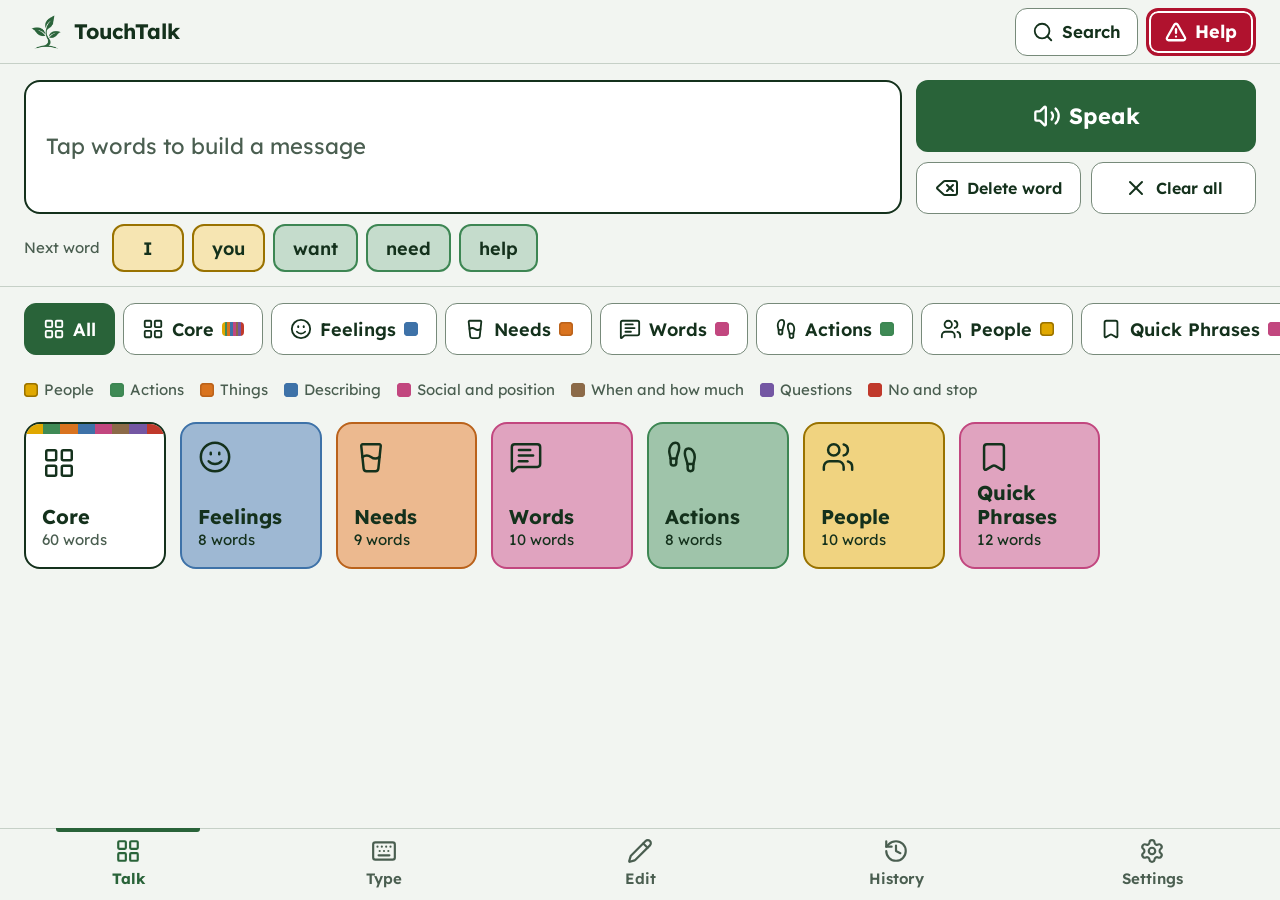
==== commit fa553ec3: "TouchTalk AAC" ====
--- a/app.html
+++ b/app.html
@@ -5,53 +5,87 @@
   <meta name="viewport" content="width=device-width, initial-scale=1, maximum-scale=5">
   <meta name="apple-mobile-web-app-capable" content="yes">
   <meta name="apple-mobile-web-app-title" content="TouchTalk">
-  <meta name="apple-mobile-web-app-status-bar-style" content="black-translucent">
+  <meta name="apple-mobile-web-app-status-bar-style" content="default">
   <meta name="mobile-web-app-capable" content="yes">
-  <meta name="theme-color" content="#2563EB">
-  <meta name="description" content="TouchTalk — Free AAC communication app for everyone">
+  <meta name="theme-color" content="#F2F5F1">
+  <meta name="description" content="TouchTalk is a free AAC app. Tap words to build a message and have it spoken aloud.">
   <title>TouchTalk AAC</title>
   <link rel="manifest" href="manifest.json">
   <link rel="apple-touch-icon" href="icons/apple-touch-icon.png">
+  <link rel="icon" type="image/png" sizes="32x32" href="icons/favicon-32.png">
   <link rel="icon" type="image/png" sizes="192x192" href="icons/icon-192.png">
+  <link rel="preload" href="fonts/lexend-latin.woff2" as="font" type="font/woff2" crossorigin>
   <link rel="stylesheet" href="style.css">
+  <script>
+    // Before first paint: apply the saved theme and start under the sapling
+    // veil, so opening the app never flashes (script.js plays the rest).
+    (function () {
+      var h = document.documentElement;
+      try { if (JSON.parse(localStorage.getItem('tt_settings') || '{}').isDarkMode) h.classList.add('dark'); } catch (e) {}
+      // Every time the app opens, it starts under the sapling veil (unless the
+      // "Animate screen changes" setting is off). From the homepage the sapling
+      // is already grown, so the app carries on from there.
+      var anim = true;
+      try { var st = JSON.parse(localStorage.getItem('tt_settings') || '{}'); anim = !(st.accessSettings && st.accessSettings.animateScreens === false); } catch (e) {}
+      if (anim) h.classList.add('entering');
+      try { if (sessionStorage.getItem('tt_entering')) { sessionStorage.removeItem('tt_entering'); h.classList.add('from-home'); } } catch (e) {}
+    })();
+  </script>
 </head>
 <body class="view-home">
 
   <header class="app-header" role="banner">
-    <div class="app-brand">
-      <svg class="brand-icon" viewBox="0 0 32 32" fill="none" aria-hidden="true">
-        <rect width="32" height="32" rx="8" fill="currentColor" opacity="0.15"/>
-        <path d="M6 10C6 8.895 6.895 8 8 8h16c1.105 0 2 .895 2 2v9c0 1.105-.895 2-2 2H18l-4 3v-3H8c-1.105 0-2-.895-2-2V10z" fill="currentColor"/>
-      </svg>
+    <a class="app-brand" href="index.html" aria-label="TouchTalk home page">
+      <img class="brand-mark mark-light" src="icons/sapling.png" alt="" width="36" height="36">
+      <img class="brand-mark mark-dark" src="icons/sapling-light.png" alt="" width="36" height="36">
       <span class="app-title">TouchTalk</span>
-    </div>
+    </a>
     <div class="header-actions">
-      <button class="icon-btn" id="searchToggle" aria-label="Search words" title="Search">
-        <svg viewBox="0 0 24 24" fill="none" stroke="currentColor" stroke-width="2.5" stroke-linecap="round" stroke-linejoin="round" aria-hidden="true">
-          <circle cx="11" cy="11" r="8"/><line x1="21" y1="21" x2="16.65" y2="16.65"/>
-        </svg>
-      </button>
-      <button class="icon-btn" id="darkModeToggle" aria-label="Toggle dark mode" title="Dark mode">
-        <svg class="icon-moon" viewBox="0 0 24 24" fill="none" stroke="currentColor" stroke-width="2.5" stroke-linecap="round" stroke-linejoin="round" aria-hidden="true">
-          <path d="M21 12.79A9 9 0 1 1 11.21 3 7 7 0 0 0 21 12.79z"/>
-        </svg>
-        <svg class="icon-sun" viewBox="0 0 24 24" fill="none" stroke="currentColor" stroke-width="2.5" stroke-linecap="round" stroke-linejoin="round" aria-hidden="true" style="display:none">
-          <circle cx="12" cy="12" r="5"/><line x1="12" y1="1" x2="12" y2="3"/><line x1="12" y1="21" x2="12" y2="23"/><line x1="4.22" y1="4.22" x2="5.64" y2="5.64"/><line x1="18.36" y1="18.36" x2="19.78" y2="19.78"/><line x1="1" y1="12" x2="3" y2="12"/><line x1="21" y1="12" x2="23" y2="12"/><line x1="4.22" y1="19.78" x2="5.64" y2="18.36"/><line x1="18.36" y1="5.64" x2="19.78" y2="4.22"/>
-        </svg>
+      <button class="head-btn" id="searchToggle" aria-expanded="false" aria-controls="searchBarWrap">
+        <svg class="i" viewBox="0 0 24 24" aria-hidden="true" data-icon="search"></svg>
+        <span>Search</span>
+      </button>
+      <button class="head-btn help-btn" onclick="emergency()" aria-label="Help: speak I need assistance now">
+        <svg class="i" viewBox="0 0 24 24" aria-hidden="true" data-icon="triangle-alert"></svg>
+        <span>Help</span>
       </button>
     </div>
   </header>
 
   <div class="search-bar-wrap" id="searchBarWrap" aria-hidden="true">
     <div class="search-bar">
-      <svg class="search-icon-inline" viewBox="0 0 24 24" fill="none" stroke="currentColor" stroke-width="2.5" stroke-linecap="round" stroke-linejoin="round" aria-hidden="true">
-        <circle cx="11" cy="11" r="8"/><line x1="21" y1="21" x2="16.65" y2="16.65"/>
-      </svg>
-      <input type="search" id="searchInput" class="search-input" placeholder="Search all words and phrases…" autocomplete="off" autocorrect="off" spellcheck="false" aria-label="Search words">
-      <button class="search-clear-btn" id="searchClearBtn" aria-label="Clear search" tabindex="-1">✕</button>
+      <svg class="i search-icon-inline" viewBox="0 0 24 24" aria-hidden="true" data-icon="search"></svg>
+      <input type="search" id="searchInput" class="search-input" placeholder="Search words and phrases" autocomplete="off" autocorrect="off" spellcheck="false" aria-label="Search words and phrases">
+      <button class="search-clear-btn" id="searchClearBtn" aria-label="Clear search" tabindex="-1">
+        <svg class="i" viewBox="0 0 24 24" aria-hidden="true" data-icon="x"></svg>
+      </button>
     </div>
   </div>
 
+  <section class="message-panel" id="actionBar" aria-label="Message">
+    <div class="message-window" id="output" role="log" aria-label="Message" aria-live="polite" tabindex="0">
+      <span class="output-placeholder" id="outputPlaceholder">Tap words to build a message</span>
+    </div>
+    <div class="message-tools">
+      <button class="speak-btn" onclick="speakText()" aria-label="Speak the message">
+        <svg class="i" viewBox="0 0 24 24" aria-hidden="true" data-icon="volume-2"></svg>
+        <span>Speak</span>
+      </button>
+      <button class="tool-btn" onclick="backspaceWord()" aria-label="Delete last word">
+        <svg class="i" viewBox="0 0 24 24" aria-hidden="true" data-icon="delete"></svg>
+        <span>Delete word</span>
+      </button>
+      <button class="tool-btn" onclick="clearText()" aria-label="Clear the whole message">
+        <svg class="i" viewBox="0 0 24 24" aria-hidden="true" data-icon="x"></svg>
+        <span>Clear all</span>
+      </button>
+    </div>
+    <div class="predict-wrap">
+      <span class="predict-lead" id="predictLead">Next word</span>
+      <div class="predict-row" id="predictRow" role="group" aria-labelledby="predictLead"></div>
+    </div>
+  </section>
+
   <main class="app-main" id="appMain">
 
     <section class="view view-panel" id="view-home" aria-label="Talk">
@@ -59,65 +93,65 @@
       <div class="search-results-area" id="searchResultsArea" aria-live="polite" aria-label="Search results" style="display:none"></div>
 
       <div id="talkContent">
-
-        <nav class="cat-nav" id="catNav" role="navigation" aria-label="Word categories" style="display:none">
+        <nav class="cat-nav" id="catNav" aria-label="Categories">
           <div class="cat-nav-scroll"></div>
         </nav>
-
-        <div class="symbol-grid" id="symbolGrid" role="grid" aria-label="Communication symbols"></div>
-      </div>
-    </section>
-
-    <section class="view view-panel" id="view-type" aria-label="Type to speak" hidden>
+        <div class="symbol-grid" id="symbolGrid" role="grid" aria-label="Words"></div>
+      </div>
+    </section>
+
+    <section class="view view-panel" id="view-type" aria-label="Type" hidden>
       <div class="view-header">
-        <h1 class="view-title">Type to Speak</h1>
-        <p class="view-sub">Type anything and TouchTalk will say it out loud.</p>
-      </div>
-      <label for="typeArea" class="sr-only">Text to speak</label>
-      <textarea id="typeArea" class="type-area" rows="4" placeholder="Type here…" autocomplete="off" autocorrect="on"></textarea>
-      <div class="predict-row type-predict" id="typePredict" role="group" aria-label="Word suggestions"></div>
+        <h1 class="view-title">Type</h1>
+        <p class="view-sub">Type a message and press Speak.</p>
+      </div>
+      <label for="typeArea" class="sr-only">Message to speak</label>
+      <textarea id="typeArea" class="type-area" rows="4" placeholder="Start typing" autocomplete="off" autocorrect="on"></textarea>
+      <div class="predict-row type-predict" id="typePredict" role="group" aria-label="Suggested words"></div>
       <div class="type-controls">
-        <button class="type-btn type-clear" onclick="typeClear()" aria-label="Clear typed text">🗑️ Clear</button>
-        <button class="type-btn type-save" onclick="typeSaveAsPhrase()" aria-label="Save as quick phrase">⭐ Save Phrase</button>
-        <button class="type-btn type-speak" onclick="typeSpeak()" aria-label="Speak typed text">
-          <svg viewBox="0 0 24 24" fill="none" stroke="currentColor" stroke-width="2.5" stroke-linecap="round" stroke-linejoin="round" aria-hidden="true">
-            <polygon points="11 5 6 9 2 9 2 15 6 15 11 19 11 5"/><path d="M19.07 4.93a10 10 0 0 1 0 14.14"/><path d="M15.54 8.46a5 5 0 0 1 0 7.07"/>
-          </svg>
-          Speak
-        </button>
-      </div>
-    </section>
-
-    <section class="view view-panel" id="view-wordbanks" aria-label="Word Banks" hidden>
+        <button class="tool-btn type-clear" onclick="typeClear()">
+          <svg class="i" viewBox="0 0 24 24" aria-hidden="true" data-icon="x"></svg>
+          <span>Clear all</span>
+        </button>
+        <button class="tool-btn type-save" onclick="typeSaveAsPhrase()">
+          <svg class="i" viewBox="0 0 24 24" aria-hidden="true" data-icon="bookmark"></svg>
+          <span>Save as phrase</span>
+        </button>
+        <button class="speak-btn type-speak" onclick="typeSpeak()" aria-label="Speak typed message">
+          <svg class="i" viewBox="0 0 24 24" aria-hidden="true" data-icon="volume-2"></svg>
+          <span>Speak</span>
+        </button>
+      </div>
+    </section>
+
+    <section class="view view-panel" id="view-wordbanks" aria-label="Edit words" hidden>
       <div class="view-header">
-        <h1 class="view-title">Word Banks</h1>
-        <p class="view-sub">Add and manage your categories, symbols, and phrases.</p>
-      </div>
-      <div class="manage-grid">
-        <button class="manage-card" onclick="openAddCategoryModal()">
-          <span class="manage-emoji" aria-hidden="true">📁</span>
-          <span class="manage-label">Add Category</span>
-          <span class="manage-desc">Create a new group of words</span>
-        </button>
-        <button class="manage-card" onclick="openAddSymbolModal()">
-          <span class="manage-emoji" aria-hidden="true">➕</span>
-          <span class="manage-label">Add Symbol</span>
-          <span class="manage-desc">Add a word to a category</span>
-        </button>
-        <button class="manage-card" onclick="openAddPhraseModal()">
-          <span class="manage-emoji" aria-hidden="true">⭐</span>
-          <span class="manage-label">Add Quick Phrase</span>
-          <span class="manage-desc">Save a full sentence</span>
-        </button>
-        <button class="manage-card" onclick="openDeleteCategoryModal()">
-          <span class="manage-emoji" aria-hidden="true">🗑️</span>
-          <span class="manage-label">Delete Category</span>
-          <span class="manage-desc">Remove a category you made</span>
-        </button>
-        <button class="manage-card" onclick="openDeleteSymbolModal()">
-          <span class="manage-emoji" aria-hidden="true">❌</span>
-          <span class="manage-label">Delete Symbol</span>
-          <span class="manage-desc">Remove individual words</span>
+        <h1 class="view-title">Edit words</h1>
+        <p class="view-sub">Add or remove categories, words, and phrases. Changes are saved on this device.</p>
+      </div>
+      <div class="manage-list">
+        <button class="manage-row" onclick="openAddSymbolModal()">
+          <svg class="i" viewBox="0 0 24 24" aria-hidden="true" data-icon="plus"></svg>
+          <span class="manage-text"><span class="manage-label">Add a word</span><span class="manage-desc">Put a new button in any category</span></span>
+        </button>
+        <button class="manage-row" onclick="openAddPhraseModal()">
+          <svg class="i" viewBox="0 0 24 24" aria-hidden="true" data-icon="bookmark"></svg>
+          <span class="manage-text"><span class="manage-label">Add a phrase</span><span class="manage-desc">Save a full sentence to Quick Phrases</span></span>
+        </button>
+        <button class="manage-row" onclick="openAddCategoryModal()">
+          <svg class="i" viewBox="0 0 24 24" aria-hidden="true" data-icon="folder-plus"></svg>
+          <span class="manage-text"><span class="manage-label">Add a category</span><span class="manage-desc">Make a new group of words</span></span>
+        </button>
+      </div>
+      <h2 class="section-heading">Remove</h2>
+      <div class="manage-list">
+        <button class="manage-row" onclick="openDeleteSymbolModal()">
+          <svg class="i" viewBox="0 0 24 24" aria-hidden="true" data-icon="trash-2"></svg>
+          <span class="manage-text"><span class="manage-label">Remove words</span><span class="manage-desc">Delete single buttons from a category</span></span>
+        </button>
+        <button class="manage-row" onclick="openDeleteCategoryModal()">
+          <svg class="i" viewBox="0 0 24 24" aria-hidden="true" data-icon="trash-2"></svg>
+          <span class="manage-text"><span class="manage-label">Remove a category</span><span class="manage-desc">Delete a category you made, with its words</span></span>
         </button>
       </div>
     </section>
@@ -125,7 +159,7 @@
     <section class="view view-panel" id="view-history" aria-label="History" hidden>
       <div class="view-header">
         <h1 class="view-title">History</h1>
-        <p class="view-sub">Tap any past sentence to speak it again.</p>
+        <p class="view-sub">Messages you have spoken. Press Speak to say one again.</p>
       </div>
       <div id="historyList" class="history-list" aria-live="polite"></div>
     </section>
@@ -133,161 +167,134 @@
     <section class="view view-panel" id="view-settings" aria-label="Settings" hidden>
       <div class="view-header">
         <h1 class="view-title">Settings</h1>
-        <p class="view-sub">Customize the voice and appearance.</p>
-      </div>
-
-      <div class="settings-card">
+      </div>
+
+      <div class="settings-card">
+        <h2 class="settings-card-title">Voice</h2>
+        <div class="settings-field">
+          <label class="settings-label" for="voiceSelect">Voice</label>
+          <select class="settings-select" id="voiceSelect"></select>
+        </div>
+        <div class="settings-field">
+          <label class="settings-label" for="voiceSpeed">Speed <span class="settings-value" id="speedVal">0.85×</span></label>
+          <input type="range" class="settings-slider" id="voiceSpeed" min="0.5" max="2.0" step="0.05" value="0.85">
+          <div class="slider-ends" aria-hidden="true"><span>Slower</span><span>Faster</span></div>
+        </div>
+        <div class="settings-field">
+          <label class="settings-label" for="voicePitch">Pitch <span class="settings-value" id="pitchVal">1.00×</span></label>
+          <input type="range" class="settings-slider" id="voicePitch" min="0.5" max="2.0" step="0.05" value="1.0">
+          <div class="slider-ends" aria-hidden="true"><span>Lower</span><span>Higher</span></div>
+        </div>
+        <button class="settings-action-btn" onclick="testVoice()">
+          <svg class="i" viewBox="0 0 24 24" aria-hidden="true" data-icon="volume-2"></svg>
+          <span>Test voice</span>
+        </button>
+      </div>
+
+      <div class="settings-card">
+        <h2 class="settings-card-title">Touch and access</h2>
         <div class="settings-row">
-          <span class="settings-label" id="darkLabel">Dark Mode</span>
+          <span class="settings-label" id="speakWordLabel">Say each word when tapped</span>
+          <button class="toggle-switch" id="speakWordToggle" role="switch" aria-checked="true" aria-labelledby="speakWordLabel" onclick="toggleSpeakEachWord()">
+            <span class="toggle-knob"></span>
+          </button>
+        </div>
+        <div class="settings-field">
+          <label class="settings-label" for="buttonSize">Button size</label>
+          <select class="settings-select" id="buttonSize">
+            <option value="small">Small: more words on screen</option>
+            <option value="medium" selected>Medium</option>
+            <option value="large">Large: easier to tap</option>
+            <option value="xl">Extra large</option>
+          </select>
+        </div>
+        <div class="settings-field">
+          <label class="settings-label" for="holdDuration">Hold to select</label>
+          <p class="settings-hint">A button only works after it is held down. This stops brushes and accidental taps.</p>
+          <select class="settings-select" id="holdDuration">
+            <option value="0" selected>Off: tap normally</option>
+            <option value="300">Short hold (0.3 s)</option>
+            <option value="600">Medium hold (0.6 s)</option>
+            <option value="1000">Long hold (1 s)</option>
+          </select>
+        </div>
+        <div class="settings-field">
+          <label class="settings-label" for="debounceTime">Ignore repeat taps</label>
+          <p class="settings-hint">After a tap, ignore other taps for a moment. Helps with tremors.</p>
+          <select class="settings-select" id="debounceTime">
+            <option value="0" selected>Off</option>
+            <option value="300">Short (0.3 s)</option>
+            <option value="700">Medium (0.7 s)</option>
+            <option value="1500">Long (1.5 s)</option>
+          </select>
+        </div>
+      </div>
+
+      <div class="settings-card">
+        <h2 class="settings-card-title">Display</h2>
+        <div class="settings-row">
+          <span class="settings-label" id="darkLabel">Dark background</span>
           <button class="toggle-switch" id="darkToggle" role="switch" aria-checked="false" aria-labelledby="darkLabel" onclick="toggleDarkMode()">
             <span class="toggle-knob"></span>
           </button>
         </div>
-      </div>
-
-      <div class="settings-card">
-        <h2 class="settings-card-title">Voice</h2>
-        <div class="settings-field">
-          <label class="settings-label" for="voiceSelect">Voice</label>
-          <select class="settings-select" id="voiceSelect" aria-label="Select voice"></select>
-        </div>
-        <div class="settings-field">
-          <label class="settings-label" for="voiceSpeed">Speed — <span id="speedVal">0.85×</span></label>
-          <input type="range" class="settings-slider" id="voiceSpeed" min="0.5" max="2.0" step="0.05" value="0.85">
-          <div class="slider-ends" aria-hidden="true"><span>Slow</span><span>Fast</span></div>
-        </div>
-        <div class="settings-field">
-          <label class="settings-label" for="voicePitch">Pitch — <span id="pitchVal">1.00×</span></label>
-          <input type="range" class="settings-slider" id="voicePitch" min="0.5" max="2.0" step="0.05" value="1.0">
-          <div class="slider-ends" aria-hidden="true"><span>Low</span><span>High</span></div>
-        </div>
-        <button class="settings-action-btn" onclick="testVoice()">🔊 Test Voice</button>
-      </div>
-
-      <div class="settings-card">
-        <h2 class="settings-card-title">Access</h2>
         <div class="settings-row">
-          <span class="settings-label" id="speakWordLabel">Speak each word when tapped</span>
-          <button class="toggle-switch" id="speakWordToggle" role="switch" aria-checked="true" aria-labelledby="speakWordLabel" onclick="toggleSpeakEachWord()">
+          <span class="settings-label" id="screenAnimLabel">Animate screen changes</span>
+          <button class="toggle-switch" id="screenAnimToggle" role="switch" aria-checked="true" aria-labelledby="screenAnimLabel" onclick="toggleScreenAnimation()">
             <span class="toggle-knob"></span>
           </button>
         </div>
-        <div class="settings-field">
-          <label class="settings-label" for="buttonSize">Button size</label>
-          <select class="settings-select" id="buttonSize">
-            <option value="small">Small — more words on screen</option>
-            <option value="medium" selected>Medium (default)</option>
-            <option value="large">Large — easier to tap</option>
-            <option value="xl">Extra Large — limited mobility</option>
-          </select>
-        </div>
-        <div class="settings-field">
-          <label class="settings-label" for="holdDuration">Hold to activate (prevents accidental taps)</label>
-          <select class="settings-select" id="holdDuration">
-            <option value="0" selected>Off — tap normally</option>
-            <option value="300">Short hold (0.3s)</option>
-            <option value="600">Medium hold (0.6s)</option>
-            <option value="1000">Long hold (1s)</option>
-          </select>
-        </div>
-        <div class="settings-field">
-          <label class="settings-label" for="debounceTime">Pause between taps (prevents double taps)</label>
-          <select class="settings-select" id="debounceTime">
-            <option value="0" selected>Off</option>
-            <option value="300">Short (0.3s)</option>
-            <option value="700">Medium (0.7s)</option>
-            <option value="1500">Long (1.5s)</option>
-          </select>
-        </div>
       </div>
 
       <div class="settings-card">
         <h2 class="settings-card-title">Backup</h2>
-        <p class="settings-hint">Save all your words, phrases and settings to a file — restore them on any device.</p>
-        <button class="settings-action-btn" onclick="exportBackup()">💾 Export Backup</button>
-        <button class="settings-action-btn" style="margin-top:10px" onclick="document.getElementById('importFile').click()">📂 Import Backup</button>
-        <input type="file" id="importFile" accept=".json,application/json" style="display:none" aria-label="Import backup file">
+        <p class="settings-hint">Save your words, phrases, and settings to a file. Open that file on another device to copy everything over.</p>
+        <div class="settings-btn-row">
+          <button class="settings-action-btn" onclick="exportBackup()">
+            <svg class="i" viewBox="0 0 24 24" aria-hidden="true" data-icon="download"></svg>
+            <span>Save backup</span>
+          </button>
+          <button class="settings-action-btn" onclick="document.getElementById('importFile').click()">
+            <svg class="i" viewBox="0 0 24 24" aria-hidden="true" data-icon="upload"></svg>
+            <span>Open backup</span>
+          </button>
+        </div>
+        <input type="file" id="importFile" accept=".json,application/json" style="display:none" aria-label="Open backup file">
       </div>
 
       <div class="settings-card">
         <h2 class="settings-card-title">Install</h2>
-        <p class="settings-hint" id="installHint">Install TouchTalk on this device to use it full-screen and offline, like a normal app.</p>
-        <button class="settings-action-btn" id="installBtn" onclick="installApp()">📲 Install App</button>
-      </div>
-
-      <div class="settings-card settings-info">
-        <p>TouchTalk v2.3 · Free &amp; open · No data collected</p>
-        <div style="display: flex; gap: 15px; margin-top: 10px;">
-          <a href="index.html" class="settings-link">About TouchTalk →</a>
-          <a href="review.html" class="settings-link">Leave a Review 🌟</a>
-        </div>
+        <p class="settings-hint" id="installHint">Install TouchTalk on this device to use it full screen and without internet.</p>
+        <button class="settings-action-btn" id="installBtn" onclick="installApp()">Install app</button>
+      </div>
+
+      <div class="settings-info">
+        <p>TouchTalk 2.4. Free to use. Nothing you type or say leaves this device.</p>
+        <p><a href="index.html" class="settings-link">About TouchTalk</a> <a href="review.html" class="settings-link">Send feedback</a></p>
       </div>
     </section>
 
   </main>
 
-  <div class="action-bar" id="actionBar" role="region" aria-label="Sentence and speak controls">
-    <div class="predict-row" id="predictRow" role="group" aria-label="Word suggestions"></div>
-    <div class="output-box" id="output" role="log" aria-label="Current sentence" aria-live="polite" tabindex="0">
-      <span class="output-placeholder" id="outputPlaceholder">Tap symbols to build a sentence</span>
-    </div>
-    <div class="action-row">
-      <button class="act-btn emergency-btn" onclick="emergency()" aria-label="Emergency — I need help now">
-        <svg viewBox="0 0 24 24" fill="none" stroke="currentColor" stroke-width="2.5" stroke-linecap="round" stroke-linejoin="round" aria-hidden="true">
-          <path d="M10.29 3.86L1.82 18a2 2 0 0 0 1.71 3h16.94a2 2 0 0 0 1.71-3L13.71 3.86a2 2 0 0 0-3.42 0z"/><line x1="12" y1="9" x2="12" y2="13"/><line x1="12" y1="17" x2="12.01" y2="17"/>
-        </svg>
-        <span class="act-label">Help</span>
-      </button>
-      <button class="act-btn util-btn" onclick="backspaceWord()" aria-label="Delete last word">
-        <svg viewBox="0 0 24 24" fill="none" stroke="currentColor" stroke-width="2.5" stroke-linecap="round" stroke-linejoin="round" aria-hidden="true">
-          <path d="M21 4H8l-7 8 7 8h13a2 2 0 0 0 2-2V6a2 2 0 0 0-2-2z"/><line x1="18" y1="9" x2="12" y2="15"/><line x1="12" y1="9" x2="18" y2="15"/>
-        </svg>
-        <span class="act-label">Back</span>
-      </button>
-      <button class="act-btn util-btn" onclick="clearText()" aria-label="Clear all text">
-        <svg viewBox="0 0 24 24" fill="none" stroke="currentColor" stroke-width="2.5" stroke-linecap="round" stroke-linejoin="round" aria-hidden="true">
-          <polyline points="3 6 5 6 21 6"/><path d="M19 6l-1 14a2 2 0 0 1-2 2H8a2 2 0 0 1-2-2L5 6"/><path d="M10 11v6"/><path d="M14 11v6"/>
-        </svg>
-        <span class="act-label">Clear</span>
-      </button>
-      <button class="act-btn speak-btn" onclick="speakText()" aria-label="Speak the sentence aloud">
-        <svg viewBox="0 0 24 24" fill="none" stroke="currentColor" stroke-width="2.5" stroke-linecap="round" stroke-linejoin="round" aria-hidden="true">
-          <polygon points="11 5 6 9 2 9 2 15 6 15 11 19 11 5"/><path d="M19.07 4.93a10 10 0 0 1 0 14.14"/><path d="M15.54 8.46a5 5 0 0 1 0 7.07"/>
-        </svg>
-        <span class="act-label">Speak</span>
-      </button>
-    </div>
-  </div>
-
-  <nav class="bottom-nav" id="bottomNav" role="navigation" aria-label="Main navigation">
-    <button class="nav-tab active" data-view="home" aria-current="page" aria-label="Home — talk">
-      <svg viewBox="0 0 24 24" fill="none" stroke="currentColor" stroke-width="2.2" stroke-linecap="round" stroke-linejoin="round" aria-hidden="true">
-        <path d="M3 9.5L12 3l9 6.5"/><path d="M5 9.5V20a1 1 0 0 0 1 1h12a1 1 0 0 0 1-1V9.5"/><path d="M9 21v-6h6v6"/>
-      </svg>
-      <span class="nav-label">Home</span>
-    </button>
-    <button class="nav-tab" data-view="type" aria-label="Type to speak">
-      <svg viewBox="0 0 24 24" fill="none" stroke="currentColor" stroke-width="2.2" stroke-linecap="round" stroke-linejoin="round" aria-hidden="true">
-        <rect x="2" y="5" width="20" height="14" rx="2"/><line x1="6" y1="9" x2="6" y2="9.01"/><line x1="10" y1="9" x2="10" y2="9.01"/><line x1="14" y1="9" x2="14" y2="9.01"/><line x1="18" y1="9" x2="18" y2="9.01"/><line x1="6" y1="13" x2="6" y2="13.01"/><line x1="18" y1="13" x2="18" y2="13.01"/><line x1="8" y1="16" x2="16" y2="16"/>
-      </svg>
+  <nav class="bottom-nav" id="bottomNav" aria-label="Main">
+    <button class="nav-tab active" data-view="home" aria-current="page">
+      <svg class="i" viewBox="0 0 24 24" aria-hidden="true" data-icon="layout-grid"></svg>
+      <span class="nav-label">Talk</span>
+    </button>
+    <button class="nav-tab" data-view="type">
+      <svg class="i" viewBox="0 0 24 24" aria-hidden="true" data-icon="keyboard"></svg>
       <span class="nav-label">Type</span>
     </button>
-    <button class="nav-tab" data-view="wordbanks" aria-label="Word Banks">
-      <svg viewBox="0 0 24 24" fill="none" stroke="currentColor" stroke-width="2.2" stroke-linecap="round" stroke-linejoin="round" aria-hidden="true">
-        <rect x="3" y="3" width="7" height="7" rx="1.5"/><rect x="14" y="3" width="7" height="7" rx="1.5"/><rect x="3" y="14" width="7" height="7" rx="1.5"/><rect x="14" y="14" width="7" height="7" rx="1.5"/>
-      </svg>
-      <span class="nav-label">Banks</span>
-    </button>
-    <button class="nav-tab" data-view="history" aria-label="History">
-      <svg viewBox="0 0 24 24" fill="none" stroke="currentColor" stroke-width="2.2" stroke-linecap="round" stroke-linejoin="round" aria-hidden="true">
-        <path d="M3 3v5h5"/><path d="M3.05 13A9 9 0 1 0 6 5.3L3 8"/><path d="M12 7v5l4 2"/>
-      </svg>
+    <button class="nav-tab" data-view="wordbanks">
+      <svg class="i" viewBox="0 0 24 24" aria-hidden="true" data-icon="pencil"></svg>
+      <span class="nav-label">Edit</span>
+    </button>
+    <button class="nav-tab" data-view="history">
+      <svg class="i" viewBox="0 0 24 24" aria-hidden="true" data-icon="history"></svg>
       <span class="nav-label">History</span>
     </button>
-    <button class="nav-tab" data-view="settings" aria-label="Settings">
-      <svg viewBox="0 0 24 24" fill="none" stroke="currentColor" stroke-width="2.2" stroke-linecap="round" stroke-linejoin="round" aria-hidden="true">
-        <circle cx="12" cy="12" r="3"/><path d="M19.4 15a1.65 1.65 0 0 0 .33 1.82l.06.06a2 2 0 0 1-2.83 2.83l-.06-.06a1.65 1.65 0 0 0-1.82-.33 1.65 1.65 0 0 0-1 1.51V21a2 2 0 0 1-4 0v-.09A1.65 1.65 0 0 0 9 19.4a1.65 1.65 0 0 0-1.82.33l-.06.06a2 2 0 0 1-2.83-2.83l.06-.06A1.65 1.65 0 0 0 4.68 15a1.65 1.65 0 0 0-1.51-1H3a2 2 0 0 1 0-4h.09A1.65 1.65 0 0 0 4.6 9a1.65 1.65 0 0 0-.33-1.82l-.06-.06a2 2 0 0 1 2.83-2.83l.06.06A1.65 1.65 0 0 0 9 4.68a1.65 1.65 0 0 0 1-1.51V3a2 2 0 0 1 4 0v.09a1.65 1.65 0 0 0 1 1.51 1.65 1.65 0 0 0 1.82-.33l.06-.06a2 2 0 0 1 2.83 2.83l-.06.06A1.65 1.65 0 0 0 19.4 9a1.65 1.65 0 0 0 1.51 1H21a2 2 0 0 1 0 4h-.09a1.65 1.65 0 0 0-1.51 1z"/>
-      </svg>
+    <button class="nav-tab" data-view="settings">
+      <svg class="i" viewBox="0 0 24 24" aria-hidden="true" data-icon="settings"></svg>
       <span class="nav-label">Settings</span>
     </button>
   </nav>
@@ -296,14 +303,23 @@
     <div class="modal" id="modal" role="dialog" aria-modal="true" aria-labelledby="modalTitle">
       <header class="modal-header">
         <h2 class="modal-title" id="modalTitle">Title</h2>
-        <button class="modal-close" id="modalClose" aria-label="Close dialog">✕</button>
+        <button class="modal-close" id="modalClose" aria-label="Close">
+          <svg class="i" viewBox="0 0 24 24" aria-hidden="true" data-icon="x"></svg>
+        </button>
       </header>
       <div class="modal-body" id="modalBody"></div>
       <footer class="modal-footer" id="modalFooter"></footer>
     </div>
   </div>
 
-  <script src="script.js">
-</script>
+  <script src="icons.js"></script>
+  <script src="script.js"></script>
+  <div class="screen-veil" id="screenVeil" aria-hidden="true" hidden>
+    <span class="screen-veil-art" id="screenVeilMark">
+      <img class="screen-veil-mark mark-light" src="icons/sapling.png" alt="" decoding="async">
+      <img class="screen-veil-mark mark-dark" src="icons/sapling-light.png" alt="" decoding="async">
+    </span>
+  </div>
+
 </body>
 </html>
--- a/style.css
+++ b/style.css
@@ -1,893 +1,892 @@
+@font-face {
+  font-family: 'Lexend';
+  font-style: normal; font-weight: 300 800; font-display: swap;
+  src: url('fonts/lexend-latin.woff2') format('woff2');
+  unicode-range: U+0000-00FF, U+0131, U+0152-0153, U+02BB-02BC, U+02C6, U+02DA, U+02DC, U+0304, U+0308, U+0329, U+2000-206F, U+20AC, U+2122, U+2191, U+2193, U+2212, U+2215, U+FEFF, U+FFFD;
+}
+@font-face {
+  font-family: 'Lexend';
+  font-style: normal; font-weight: 300 800; font-display: swap;
+  src: url('fonts/lexend-latin-ext.woff2') format('woff2');
+  unicode-range: U+0100-02BA, U+02BD-02C5, U+02C7-02CC, U+02CE-02D7, U+02DD-02FF, U+1D00-1DBF, U+1E00-1E9F, U+1EF2-1EFF, U+2020, U+20A0-20AB, U+20AD-20C4, U+2113, U+2C60-2C7F, U+A720-A7FF;
+}
 
 :root {
-
-  --primary:        #2563EB;
-  --primary-light:  #EEF2FF;
-  --primary-dark:   #1D4ED8;
-
-  --bg:             #FFFFFF;
-  --surface:        #FFFFFF;
-  --surface-2:      #F1F5F9;
-  --border:         #CBD5E1;
-
-  --text-1:         #0F172A;
-  --text-2:         #475569;
-  --text-inv:       #FFFFFF;
-
-  --speak:          #047857;
-  --speak-dark:     #065F46;
-  --danger:         #DC2626;
-  --danger-dark:    #B91C1C;
-  --emergency:      #DC2626;
-
-  --cat-feelings:#DB2777; --cat-needs:#C2410C; --cat-words:#1D4ED8;
-  --cat-actions:#047857; --cat-people:#6D28D9; --cat-quickphrases:#C2410C;
-  --cat-custom:#0E7490;
-
-  --header-h:   56px;
-  --search-h:   60px;
-  --nav-h:      68px;
-  --actionbar-h: 220px;
+  --paper:      #F2F5F1;
+  --paper-2:    #E3EAE3;
+  --cell:       #FFFFFF;
+  --ink:        #14311C;
+  --slate:      #4A5E50;
+  --rule:       #C6D0C7;
+  --rule-strong:#778A7A;
+  --edge:       #778A7A;
+  --on-ink:     #FFFFFF;
+
+  --primary:       #296339;
+  --primary-hover: #14311C;
+  --on-primary:    #FFFFFF;
+  --accent-text:   #296339;
+
+  --focus:      #FFBF1F;
+  --alert:      #B0122E;
+  --alert-tint: #F8DDE2;
+
+  --fk-pronoun:#E0A800;  --fk-pronoun-tint:#F6E5B2;  --fk-pronoun-card:#F0D380;  --fk-pronoun-deep:#997200;
+  --fk-verb:#3F8A55;     --fk-verb-tint:#C5DCCC;     --fk-verb-card:#9FC4AA;     --fk-verb-deep:#3D8653;
+  --fk-noun:#D9731F;     --fk-noun-tint:#F4D5BC;     --fk-noun-card:#ECB98F;     --fk-noun-deep:#BA621B;
+  --fk-adj:#3E72A8;      --fk-adj-tint:#C5D5E5;      --fk-adj-card:#9EB8D3;      --fk-adj-deep:#3E72A8;
+  --fk-social:#C2477F;   --fk-social-tint:#EDC8D9;   --fk-social-card:#E0A3BF;   --fk-social-deep:#C2477F;
+  --fk-adverb:#8C6A48;   --fk-adverb-tint:#DCD2C8;   --fk-adverb-card:#C6B4A3;   --fk-adverb-deep:#8C6A48;
+  --fk-question:#7457A3; --fk-question-tint:#D5CDE3; --fk-question-card:#BAABD1; --fk-question-deep:#7457A3;
+  --fk-negation:#C0392B; --fk-negation-tint:#ECC4BF; --fk-negation-card:#E09C95; --fk-negation-deep:#C0392B;
+
+  --font: 'Lexend', system-ui, -apple-system, 'Segoe UI', Roboto, Arial, sans-serif;
+
+  --s-1: 4px;  --s-2: 8px;  --s-3: 10px; --s-4: 12px; --s-5: 14px;
+  --s-6: 16px; --s-7: 20px; --s-8: 24px; --s-9: 28px;
+  --gutter: var(--s-6);
+
+  --r-btn: 12px;
+  --r-box: 16px;
+
+  --header-h: 64px;
+  --nav-h:    72px;
   --symbol-min: 130px;
   --hold-dur: 0ms;
 
-  --r-sm: 12px; --r-md: 16px; --r-lg: 22px; --r-xl: 28px;
-
-  --ease-out:    cubic-bezier(0.22, 1, 0.36, 1);
-  --ease-spring: cubic-bezier(0.34, 1.56, 0.64, 1);
-  --d-fast: 140ms; --d-med: 230ms; --d-slow: 360ms;
-
-  --sh-sm: 0 1px 3px rgba(0,0,0,.10), 0 1px 2px rgba(0,0,0,.06);
-  --sh-md: 0 4px 12px rgba(0,0,0,.12), 0 2px 4px rgba(0,0,0,.06);
-  --sh-lg: 0 12px 32px rgba(0,0,0,.16), 0 4px 8px rgba(0,0,0,.08);
+  --t: 120ms ease-out;
 
   --safe-top:    env(safe-area-inset-top, 0px);
   --safe-bottom: env(safe-area-inset-bottom, 0px);
 }
 
 .dark {
-  --bg:            #1A1A1A;
-  --surface:       #242424;
-  --surface-2:     #2E2E2E;
-  --border:        #4B5563;
-  --text-1:        #FFFFFF;
-  --text-2:        #C4C4C4;
-  --primary-light: #1E3358;
-  --sh-sm: 0 1px 3px rgba(0,0,0,.5);
-  --sh-md: 0 4px 12px rgba(0,0,0,.55);
-  --sh-lg: 0 12px 32px rgba(0,0,0,.6);
+  --paper:      #0E1711;
+  --paper-2:    #1A271E;
+  --cell:       #142019;
+  --ink:        #E6EEE7;
+  --slate:      #A9BAAD;
+  --rule:       #2C3B30;
+  --rule-strong:#627566;
+  --edge:       #627566;
+  --on-ink:     #0E1711;
+  --primary-hover: #337A47;
+  --accent-text:   #8FCB9F;
+
+  --fk-pronoun-tint:#554C11;  --fk-pronoun-card:#76610D;  --fk-pronoun-deep:#E0A800;
+  --fk-verb-tint:#22422C;     --fk-verb-card:#295336;     --fk-verb-deep:#44955B;
+  --fk-noun-tint:#533B1B;     --fk-noun-card:#73481C;     --fk-noun-deep:#D9731F;
+  --fk-adj-tint:#213A47;      --fk-adj-card:#28475E;      --fk-adj-deep:#4D84BD;
+  --fk-social-tint:#4C2C3A;   --fk-social-card:#68334A;   --fk-social-deep:#C85A8C;
+  --fk-adverb-tint:#3A3828;   --fk-adverb-card:#4E4430;   --fk-adverb-deep:#A07952;
+  --fk-question-tint:#333245; --fk-question-card:#423A5B; --fk-question-deep:#8C73B4;
+  --fk-negation-tint:#4B281F; --fk-negation-card:#672C22; --fk-negation-deep:#D65548;
+  --alert:      #FF6B7D;
+  --alert-tint: #3D1820;
 }
 
 *, *::before, *::after { box-sizing: border-box; margin: 0; padding: 0; }
 html { height: 100%; -webkit-text-size-adjust: 100%; }
 body {
-  font-family: -apple-system, BlinkMacSystemFont, 'Inter', 'Segoe UI', Arial, sans-serif;
-  background: var(--bg);
-  color: var(--text-1);
+  font-family: var(--font);
+  font-size: 18px;
+  line-height: 1.5;
+  letter-spacing: 0;
+  background: var(--paper);
+  color: var(--ink);
   height: 100%;
+  height: 100dvh;
   overflow: hidden;
-  font-size: 16px;
-  line-height: 1.4;
-  transition: background var(--d-med) var(--ease-out), color var(--d-med) var(--ease-out);
+  display: flex;
+  flex-direction: column;
   -webkit-tap-highlight-color: transparent;
   touch-action: manipulation;
 }
+button, input, select, textarea { font: inherit; letter-spacing: inherit; color: inherit; }
+button { cursor: pointer; }
+[hidden] { display: none !important; }
+
+.i {
+  width: 24px; height: 24px; flex-shrink: 0;
+  fill: none; stroke: currentColor; stroke-width: 2;
+  stroke-linecap: round; stroke-linejoin: round;
+}
+
+:focus { outline: none; }
+:focus-visible {
+  outline: 4px solid var(--focus);
+  outline-offset: 2px;
+  box-shadow: 0 0 0 2px var(--ink);
+}
 
 .app-header {
-  position: fixed;
-  top: 0; left: 0; right: 0;
+  flex-shrink: 0;
   height: calc(var(--header-h) + var(--safe-top));
-  padding-top: var(--safe-top);
-  background: var(--surface);
-  border-bottom: 2px solid var(--border);
-  display: flex;
-  align-items: center;
-  justify-content: space-between;
-  padding-left: 16px; padding-right: 8px;
-  z-index: 100;
-  box-shadow: var(--sh-sm);
-  transition: background var(--d-med) var(--ease-out), border-color var(--d-med) var(--ease-out);
-}
-.app-brand { display: flex; align-items: center; gap: 10px; color: var(--primary); }
-.brand-icon { width: 30px; height: 30px; flex-shrink: 0; }
-.app-title { font-size: 22px; font-weight: 800; color: var(--primary); letter-spacing: -0.5px; }
-.header-actions { display: flex; align-items: center; gap: 2px; }
-
-.icon-btn {
-  width: 48px; height: 48px;
-  border: none; background: transparent;
-  border-radius: var(--r-sm);
-  cursor: pointer;
-  display: flex; align-items: center; justify-content: center;
-  color: var(--text-2);
-  padding: 12px;
-  transition: background var(--d-fast), color var(--d-fast), transform var(--d-fast) var(--ease-spring);
-}
-.icon-btn svg { width: 24px; height: 24px; }
-.icon-btn:hover { background: var(--primary-light); color: var(--primary); }
-.icon-btn:active { transform: scale(0.88); }
-.icon-btn.active { color: var(--primary); background: var(--primary-light); }
+  padding: var(--safe-top) 16px 0;
+  display: flex; align-items: center; justify-content: space-between; gap: var(--s-4);
+  background: var(--paper);
+  border-bottom: 1px solid var(--rule);
+}
+.app-brand {
+  display: flex; align-items: center; gap: var(--s-3);
+  color: var(--ink); text-decoration: none;
+  border-radius: var(--r-btn);
+  padding: 4px;
+}
+.brand-mark { width: 36px; height: 36px; flex-shrink: 0; object-fit: contain; }
+.app-title { font-size: 21px; font-weight: 700; letter-spacing: 0; }
+
+.header-actions { display: flex; gap: var(--s-2); }
+.head-btn {
+  display: inline-flex; align-items: center; gap: var(--s-2);
+  min-height: 48px; padding: 0 16px;
+  border: 1.5px solid var(--edge); border-radius: var(--r-btn);
+  background: var(--cell);
+  font-size: 17px; font-weight: 600;
+  transition: border-color var(--t), background var(--t);
+}
+.head-btn .i { width: 22px; height: 22px; }
+.head-btn:hover { border-color: var(--ink); }
+.head-btn[aria-expanded="true"] { background: var(--primary); color: var(--on-primary); border-color: var(--primary); }
+
+.help-btn {
+  background: var(--alert); border: 3px solid var(--alert); color: #fff;
+  box-shadow: inset 0 0 0 2px #fff;
+  font-size: 18px; font-weight: 700;
+}
+.help-btn .i { stroke-width: 2.5; }
+.help-btn:hover { background: #8E0E25; border-color: #8E0E25; }
+.help-btn:focus-visible { box-shadow: inset 0 0 0 2px #fff, 0 0 0 2px var(--ink); }
+.dark .help-btn { color: var(--paper); box-shadow: inset 0 0 0 2px var(--paper); }
+.dark .help-btn:hover { background: #FF8A98; border-color: #FF8A98; }
+.dark .help-btn:focus-visible { box-shadow: inset 0 0 0 2px var(--paper), 0 0 0 2px var(--ink); }
 
 .search-bar-wrap {
-  position: fixed;
-  top: calc(var(--header-h) + var(--safe-top));
-  left: 0; right: 0;
+  flex-shrink: 0;
   height: 0; overflow: hidden;
-  background: var(--surface);
-  border-bottom: 2px solid transparent;
-  z-index: 99;
-  transition: height var(--d-med) var(--ease-out), border-color var(--d-med) var(--ease-out);
-}
-.search-bar-wrap.open { height: var(--search-h); border-color: var(--border); }
-.search-bar { display: flex; align-items: center; height: var(--search-h); padding: 0 16px; gap: 10px; }
-.search-icon-inline { width: 20px; height: 20px; color: var(--text-2); flex-shrink: 0; }
-.search-input {
-  flex: 1; border: none; background: transparent;
-  font-size: 17px; color: var(--text-1); outline: none; font-family: inherit;
-}
-.search-input::placeholder { color: var(--text-2); }
+  background: var(--paper);
+  transition: height 180ms ease-out;
+}
+.search-bar-wrap.open { height: 76px; border-bottom: 1px solid var(--rule); }
+.search-bar {
+  display: flex; align-items: center; gap: var(--s-3);
+  margin: 12px 16px; height: 52px; padding: 0 8px 0 16px;
+  background: var(--cell);
+  border: 1.5px solid var(--rule-strong); border-radius: var(--r-btn);
+}
+.search-bar:focus-within { outline: 4px solid var(--focus); outline-offset: 2px; box-shadow: 0 0 0 2px var(--ink); }
+.search-icon-inline { color: var(--slate); }
+.search-input { flex: 1; min-width: 0; border: none; background: transparent; font-size: 19px; }
+.search-input::placeholder { color: var(--slate); }
+.search-input:focus-visible { outline: none; box-shadow: none; }
+.search-input::-webkit-search-cancel-button { display: none; }
 .search-clear-btn {
-  width: 32px; height: 32px; border: none; background: var(--surface-2);
-  border-radius: 50%; cursor: pointer; font-size: 13px; color: var(--text-2);
-  display: none; align-items: center; justify-content: center; line-height: 1;
-}
+  width: 40px; height: 40px; border: none; border-radius: 10px; background: var(--paper-2);
+  display: none; align-items: center; justify-content: center;
+}
+.search-clear-btn .i { width: 20px; height: 20px; }
 .search-clear-btn.visible { display: flex; }
 
+.message-panel {
+  flex-shrink: 0;
+  display: grid;
+  grid-template-columns: 1fr;
+  grid-template-areas: "window" "tools" "predict";
+  gap: var(--s-3);
+  padding: 14px 16px 12px;
+  background: var(--paper);
+  border-bottom: 1px solid var(--rule);
+}
+body:not(.view-home) .message-panel { display: none; }
+
+.message-window {
+  grid-area: window;
+  min-height: 96px;
+  max-height: 168px;
+  overflow-y: auto;
+  padding: 16px 20px;
+  background: var(--cell);
+  border: 2px solid var(--ink);
+  border-radius: var(--r-box);
+  display: flex; align-items: center;
+  font-size: clamp(26px, 6vw, 40px);
+  font-weight: 600;
+  line-height: 1.25;
+  letter-spacing: 0;
+  word-break: break-word;
+}
+.output-placeholder { color: var(--slate); font-weight: 400; font-size: clamp(18px, 4vw, 22px); }
+.output-text { display: flex; flex-wrap: wrap; gap: 0.1em 0.32em; }
+.output-word { white-space: pre-wrap; }
+
+.message-tools {
+  grid-area: tools;
+  display: grid;
+  grid-template-columns: 1fr 1fr 1.6fr;
+  gap: var(--s-3);
+}
+.message-tools .speak-btn { grid-column: 3; grid-row: 1; }
+
+.tool-btn, .speak-btn {
+  display: inline-flex; align-items: center; justify-content: center; gap: var(--s-2);
+  min-height: 60px; padding: 0 14px;
+  border-radius: var(--r-btn);
+  font-size: 17px; font-weight: 600; white-space: nowrap;
+  touch-action: manipulation;
+  transition: background var(--t), border-color var(--t), color var(--t);
+}
+.tool-btn { background: var(--cell); border: 1.5px solid var(--edge); color: var(--ink); }
+.tool-btn:hover { border-color: var(--ink); }
+.tool-btn:active { background: var(--paper-2); }
+
+.speak-btn {
+  background: var(--primary); color: var(--on-primary); border: 2px solid var(--primary);
+  font-size: 22px; font-weight: 700;
+}
+.speak-btn .i { width: 28px; height: 28px; }
+.speak-btn:hover { background: var(--primary-hover); border-color: var(--primary-hover); }
+
+.speak-btn.speaking { background: var(--cell); color: var(--accent-text); border-color: var(--accent-text); }
+
+.predict-wrap { grid-area: predict; display: flex; align-items: center; gap: var(--s-4); min-width: 0; }
+.predict-lead { flex-shrink: 0; font-size: 15px; color: var(--slate); }
+.predict-row {
+  display: flex; gap: var(--s-2); min-width: 0;
+  overflow-x: auto; scrollbar-width: none;
+  padding: 6px 4px; margin: -6px -4px;
+}
+.predict-row::-webkit-scrollbar { display: none; }
+.predict-chip {
+  flex-shrink: 0;
+  min-height: 48px; min-width: 72px; padding: 0 18px;
+  border: 1.5px solid var(--edge); border-radius: var(--r-btn);
+  background: var(--cell);
+  font-size: 18px; font-weight: 600;
+  touch-action: manipulation;
+  transition: border-color var(--t), background var(--t);
+}
+.predict-chip:hover { border-color: var(--ink); }
+.predict-chip:active { background: var(--paper-2); }
+
 .app-main {
-  position: fixed;
-  top: calc(var(--header-h) + var(--safe-top));
-  bottom: calc(var(--nav-h) + var(--safe-bottom));
-  left: 0; right: 0;
-  overflow-y: auto;
-  overflow-x: hidden;
+  flex: 1; min-height: 0;
+  overflow-y: auto; overflow-x: hidden;
   -webkit-overflow-scrolling: touch;
   padding: 16px;
-  transition: top var(--d-med) var(--ease-out), bottom var(--d-med) var(--ease-out);
-}
-
-body.search-open .app-main { top: calc(var(--header-h) + var(--search-h) + var(--safe-top)); }
-
-body.view-home .app-main { bottom: calc(var(--nav-h) + var(--actionbar-h) + var(--safe-bottom)); }
-
-.view { animation: viewIn var(--d-med) var(--ease-out); }
-@keyframes viewIn { from { opacity: 0; transform: translateY(6px); } to { opacity: 1; transform: none; } }
-[hidden] { display: none !important; }
-
-.view-header { margin-bottom: 16px; }
-.view-title { font-size: 28px; font-weight: 800; letter-spacing: -0.5px; color: var(--text-1); }
-.view-sub { font-size: 15px; color: var(--text-2); margin-top: 4px; }
-
-.cat-nav { margin-bottom: 14px; }
+}
+
+.view-header { margin-bottom: 20px; }
+.view-title { font-size: 30px; font-weight: 700; line-height: 1.2; letter-spacing: 0; }
+.view-sub { font-size: 18px; color: var(--slate); margin-top: 6px; max-width: 60ch; }
+.section-heading { font-size: 20px; font-weight: 700; margin: 28px 0 12px; }
+
+.cat-nav {
+  position: sticky; top: -16px; z-index: 5;
+  margin: -16px -16px 14px; padding-top: 10px;
+  background: var(--paper);
+}
 .cat-nav-scroll {
-  display: flex; gap: 10px; overflow-x: auto;
-  scroll-snap-type: x proximity; -webkit-overflow-scrolling: touch;
-  padding: 2px 2px 6px; scrollbar-width: none;
+  display: flex; gap: var(--s-2);
+  overflow-x: auto; scrollbar-width: none;
+  padding: 6px 16px 8px;
+  scroll-padding: 0 16px;
 }
 .cat-nav-scroll::-webkit-scrollbar { display: none; }
 .cat-tab {
-  flex-shrink: 0; scroll-snap-align: start;
-  display: flex; align-items: center; gap: 8px;
-  min-height: 48px; padding: 0 18px;
-  border: 2.5px solid var(--border);
-  border-radius: 100px;
-  background: var(--surface);
-  color: var(--text-1);
-  font-size: 16px; font-weight: 700;
-  cursor: pointer; white-space: nowrap; font-family: inherit;
-  transition: all var(--d-fast) var(--ease-out);
-}
-.cat-tab .cat-emoji { font-size: 20px; }
-.cat-tab:active { transform: scale(0.94); }
-.cat-tab.active { background: var(--primary); border-color: var(--primary); color: #fff; box-shadow: var(--sh-md); }
-.cat-tab:hover:not(.active) { border-color: var(--primary); color: var(--primary); }
+  flex-shrink: 0;
+  display: inline-flex; align-items: center; gap: var(--s-2);
+  min-height: 52px; padding: 0 18px;
+  border: 1.5px solid var(--edge); border-radius: var(--r-btn);
+  background: var(--cell);
+  font-size: 18px; font-weight: 600; white-space: nowrap;
+  transition: border-color var(--t), background var(--t);
+}
+.cat-tab .i { width: 22px; height: 22px; }
+.cat-tab img { width: 24px; height: 24px; border-radius: 6px; object-fit: cover; }
+.cat-tab:hover { border-color: var(--ink); }
+.cat-tab.active { background: var(--primary); border-color: var(--primary); color: var(--on-primary); }
 
 .symbol-grid {
   display: grid;
   grid-template-columns: repeat(auto-fill, minmax(var(--symbol-min), 1fr));
-  gap: 12px;
-}
-@media (max-width: 360px) { .symbol-grid { grid-template-columns: repeat(2, 1fr); gap: 10px; } }
-
-.symbol-grid.animating .symbol-btn,
-.symbol-grid.animating .category-card { animation: fadeSlideIn var(--d-med) var(--ease-out) both; }
-@keyframes fadeSlideIn { from { opacity: 0; transform: translateY(10px); } to { opacity: 1; transform: none; } }
-.symbol-grid.animating .symbol-btn:nth-child(1){animation-delay:0ms}
-.symbol-grid.animating .symbol-btn:nth-child(2){animation-delay:30ms}
-.symbol-grid.animating .symbol-btn:nth-child(3){animation-delay:60ms}
-.symbol-grid.animating .symbol-btn:nth-child(4){animation-delay:90ms}
-.symbol-grid.animating .symbol-btn:nth-child(5){animation-delay:120ms}
-.symbol-grid.animating .symbol-btn:nth-child(n+6){animation-delay:150ms}
+  gap: var(--s-4);
+}
+@media (max-width: 359px) { .symbol-grid { grid-template-columns: repeat(2, 1fr); gap: var(--s-3); } }
 
 .symbol-btn {
-  background: var(--surface);
-  border: 2.5px solid var(--border);
-  border-radius: var(--r-md);
+  position: relative; overflow: hidden;
+  display: flex; flex-direction: column; align-items: center; justify-content: center; gap: var(--s-3);
+  min-height: calc(var(--symbol-min) * 0.92);
   padding: 16px 10px 14px;
-  cursor: pointer;
-  display: flex; flex-direction: column; align-items: center; gap: 8px;
-  min-height: 112px;
-  font-family: inherit; position: relative; overflow: hidden;
-  transition: transform var(--d-fast) var(--ease-spring), box-shadow var(--d-fast), border-color var(--d-fast);
-}
-.symbol-btn::before {
-  content: ''; position: absolute; inset: 0;
-  background: var(--cat-color, var(--primary)); opacity: 0;
-  transition: opacity var(--d-fast); border-radius: inherit;
-}
-.symbol-btn:hover::before { opacity: .08; }
-.symbol-btn:hover { border-color: var(--cat-color, var(--primary)); box-shadow: var(--sh-md); }
-.symbol-btn:active { transform: scale(0.92); box-shadow: none; }
-.symbol-emoji { font-size: 46px; line-height: 1; user-select: none; }
-.symbol-label { font-size: 15px; font-weight: 700; color: var(--text-1); text-align: center; line-height: 1.2; user-select: none; word-break: break-word; }
-.symbol-image { width: 60px; height: 60px; object-fit: cover; border-radius: 10px; }
-
-.cat-feelings .symbol-btn{--cat-color:var(--cat-feelings)}
-.cat-needs .symbol-btn{--cat-color:var(--cat-needs)}
-.cat-words .symbol-btn{--cat-color:var(--cat-words)}
-.cat-actions .symbol-btn{--cat-color:var(--cat-actions)}
-.cat-people .symbol-btn{--cat-color:var(--cat-people)}
-.cat-quickphrases .symbol-btn{--cat-color:var(--cat-quickphrases)}
-.cat-custom .symbol-btn{--cat-color:var(--cat-custom)}
+  background: var(--cell);
+  border: 1.5px solid var(--edge); border-radius: var(--r-box);
+  touch-action: manipulation;
+  transition: border-color var(--t), background var(--t);
+}
+.symbol-btn:hover { border-color: var(--ink); }
+.symbol-btn:active { background: var(--paper-2); border-color: var(--ink); }
+.symbol-art { display: flex; align-items: center; justify-content: center; min-height: 48px; }
+.symbol-art .i { width: calc(var(--symbol-min) * 0.34); height: calc(var(--symbol-min) * 0.34); stroke-width: 1.6; }
+.symbol-glyph { font-size: calc(var(--symbol-min) * 0.32); line-height: 1; }
+.symbol-image { width: calc(var(--symbol-min) * 0.5); height: calc(var(--symbol-min) * 0.5); object-fit: cover; border-radius: 10px; }
+.symbol-label {
+  font-size: clamp(17px, calc(var(--symbol-min) * 0.14), 24px);
+  font-weight: 600; line-height: 1.2; text-align: center;
+  word-break: break-word; user-select: none;
+}
+.symbol-btn.text-only .symbol-label { font-size: clamp(19px, calc(var(--symbol-min) * 0.16), 28px); }
 
 .category-card {
-  border: none; border-radius: var(--r-lg);
-  padding: 22px 14px 18px; cursor: pointer;
-  display: flex; flex-direction: column; align-items: center; gap: 10px;
-  min-height: 132px; font-family: inherit; position: relative; overflow: hidden;
-  transition: transform var(--d-fast) var(--ease-spring), box-shadow var(--d-fast);
-}
-.category-card::after { content:''; position:absolute; inset:0; background:rgba(255,255,255,.1); opacity:0; transition:opacity var(--d-fast); }
-.category-card:hover::after { opacity: 1; }
-.category-card:active { transform: scale(0.92); box-shadow: none !important; }
-.category-card:hover { transform: translateY(-2px); box-shadow: var(--sh-lg); }
-.category-card .card-emoji { font-size: 46px; line-height: 1; user-select: none; }
-.category-card .card-label { font-size: 16px; font-weight: 800; text-align: center; line-height: 1.2; user-select: none; }
-.category-card .card-count { font-size: 12px; font-weight: 600; opacity: .85; user-select: none; }
-
-.card-feelings{background:linear-gradient(135deg,#DB2777,#E11D48);color:#fff}
-.card-needs{background:linear-gradient(135deg,#D97706,#DC2626);color:#fff}
-.card-words{background:linear-gradient(135deg,#1D4ED8,#6D28D9);color:#fff}
-.card-actions{background:linear-gradient(135deg,#047857,#0891B2);color:#fff}
-.card-people{background:linear-gradient(135deg,#6D28D9,#BE185D);color:#fff}
-.card-quickphrases{background:linear-gradient(135deg,#C2410C,#CA8A04);color:#fff}
-.card-custom{background:linear-gradient(135deg,#0E7490,#1D4ED8);color:#fff}
-
-.manage-grid {
   display: grid;
-  grid-template-columns: repeat(auto-fill, minmax(160px, 1fr));
-  gap: 12px;
-}
-.manage-card {
-  background: var(--surface);
-  border: 2.5px solid var(--border);
-  border-radius: var(--r-md);
-  padding: 22px 16px;
-  cursor: pointer; font-family: inherit;
-  display: flex; flex-direction: column; align-items: center; gap: 6px; text-align: center;
-  min-height: 130px;
-  transition: transform var(--d-fast) var(--ease-spring), box-shadow var(--d-fast), border-color var(--d-fast);
-}
-.manage-card:hover { border-color: var(--primary); box-shadow: var(--sh-md); transform: translateY(-2px); }
-.manage-card:active { transform: scale(0.94); }
-.manage-emoji { font-size: 40px; }
-.manage-label { font-size: 17px; font-weight: 800; color: var(--text-1); }
-.manage-desc { font-size: 13px; color: var(--text-2); line-height: 1.3; }
-
-.history-list { display: flex; flex-direction: column; gap: 10px; }
-.history-empty { text-align: center; color: var(--text-2); padding: 48px 16px; font-size: 16px; }
+  grid-template-columns: auto 1fr;
+  grid-template-rows: 1fr auto;
+  align-items: end;
+  column-gap: 12px;
+  min-height: calc(var(--symbol-min) * 0.92);
+  padding: 16px;
+  text-align: left;
+  background: var(--paper-2);
+  border: 1.5px solid var(--edge); border-radius: var(--r-box);
+  transition: border-color var(--t), background var(--t);
+}
+.category-card:hover { border-color: var(--ink); }
+.category-card:active { background: var(--rule); }
+.category-card .card-art { grid-column: 1 / -1; align-self: start; }
+.category-card .card-art .i { width: 34px; height: 34px; stroke-width: 1.75; }
+.category-card .card-art img { width: 44px; height: 44px; border-radius: 8px; object-fit: cover; }
+.category-card .card-art .symbol-glyph { font-size: 32px; }
+.category-card .card-label { grid-column: 1 / -1; font-size: 20px; font-weight: 700; line-height: 1.2; }
+.category-card .card-count { grid-column: 1 / -1; font-size: 15px; color: var(--slate); }
+
+.core-grid { display: grid; grid-template-columns: repeat(6, 1fr); gap: var(--s-2); }
+.core-grid.cols-4 { grid-template-columns: repeat(4, 1fr); }
+@media (min-width: 768px) { .core-grid { gap: 10px; } }
+
+.core-btn {
+  position: relative; overflow: hidden;
+  min-height: 64px; padding: 10px 4px;
+  background: var(--cell);
+  border: 1.5px solid var(--edge); border-radius: var(--r-btn);
+  font-size: clamp(14px, 3.6vw, 21px); font-weight: 700; line-height: 1.1;
+
+  word-break: normal; overflow-wrap: normal; hyphens: none;
+  touch-action: manipulation;
+  transition: border-color var(--t), background var(--t);
+}
+.core-btn:hover { border-color: var(--ink); }
+.core-btn:active { background: var(--paper-2); }
+@media (min-width: 600px) { .core-btn { min-height: 76px; } }
+
+.fitz-pronoun  { --fk: var(--fk-pronoun);  --fk-t: var(--fk-pronoun-tint);  --fk-c: var(--fk-pronoun-card);  --fk-d: var(--fk-pronoun-deep); }
+.fitz-verb     { --fk: var(--fk-verb);     --fk-t: var(--fk-verb-tint);     --fk-c: var(--fk-verb-card);     --fk-d: var(--fk-verb-deep); }
+.fitz-noun     { --fk: var(--fk-noun);     --fk-t: var(--fk-noun-tint);     --fk-c: var(--fk-noun-card);     --fk-d: var(--fk-noun-deep); }
+.fitz-adj      { --fk: var(--fk-adj);      --fk-t: var(--fk-adj-tint);      --fk-c: var(--fk-adj-card);      --fk-d: var(--fk-adj-deep); }
+.fitz-social, .fitz-prep
+               { --fk: var(--fk-social);   --fk-t: var(--fk-social-tint);   --fk-c: var(--fk-social-card);   --fk-d: var(--fk-social-deep); }
+.fitz-adverb   { --fk: var(--fk-adverb);   --fk-t: var(--fk-adverb-tint);   --fk-c: var(--fk-adverb-card);   --fk-d: var(--fk-adverb-deep); }
+.fitz-question { --fk: var(--fk-question); --fk-t: var(--fk-question-tint); --fk-c: var(--fk-question-card); --fk-d: var(--fk-question-deep); }
+.fitz-negation { --fk: var(--fk-negation); --fk-t: var(--fk-negation-tint); --fk-c: var(--fk-negation-card); --fk-d: var(--fk-negation-deep); }
+
+.symbol-btn[class*="fitz-"], .core-btn[class*="fitz-"], .word-chip[class*="fitz-"], .predict-chip[class*="fitz-"] {
+  background: var(--fk-t);
+  border: 2px solid var(--fk-d);
+}
+.symbol-btn[class*="fitz-"] .symbol-art, .word-chip[class*="fitz-"] .i { color: var(--fk-d); }
+.symbol-btn[class*="fitz-"]:hover, .core-btn[class*="fitz-"]:hover,
+.word-chip[class*="fitz-"]:hover, .predict-chip[class*="fitz-"]:hover { border-color: var(--ink); }
+.symbol-btn[class*="fitz-"]:active, .core-btn[class*="fitz-"]:active,
+.word-chip[class*="fitz-"]:active, .predict-chip[class*="fitz-"]:active { background: var(--fk-c); }
+
+.category-card[class*="fitz-"] { background: var(--fk-c); border: 2px solid var(--fk-d); }
+.category-card[class*="fitz-"]:hover { border-color: var(--ink); }
+.category-card[class*="fitz-"]:active { background: var(--fk-t); }
+.category-card[class*="fitz-"] .card-count { color: var(--ink); }
+
+.category-card.is-core { position: relative; overflow: hidden; border: 2px solid var(--ink); background: var(--cell); }
+.category-card.is-core::after, .cat-tab .cat-swatch.cat-swatch-core {
+  background: linear-gradient(90deg,
+    var(--fk-pronoun) 0 12.5%, var(--fk-verb) 0 25%, var(--fk-noun) 0 37.5%, var(--fk-adj) 0 50%,
+    var(--fk-social) 0 62.5%, var(--fk-adverb) 0 75%, var(--fk-question) 0 87.5%, var(--fk-negation) 0 100%);
+}
+.category-card.is-core::after { content: ''; position: absolute; left: 0; right: 0; top: 0; height: 10px; }
+.category-card.is-core .card-art { margin-top: 6px; }
+
+.cat-swatch {
+  display: inline-block; flex-shrink: 0;
+  width: 14px; height: 14px; border-radius: 4px;
+  background: var(--fk); box-shadow: inset 0 0 0 1.5px var(--fk-d);
+}
+.cat-swatch-core { box-shadow: none; width: 22px; }
+.cat-tab.active .cat-swatch { outline: 2px solid var(--on-primary); outline-offset: 1px; }
+
+.output-word[class*="fitz-"] { box-shadow: inset 0 -0.12em 0 var(--fk-d); }
+
+.fitz-legend { display: flex; flex-wrap: wrap; gap: 6px 16px; margin-bottom: 6px; }
+.fitz-legend span { display: inline-flex; align-items: center; gap: 6px; font-size: 15px; color: var(--slate); }
+.fitz-legend i { width: 14px; height: 14px; border-radius: 4px; display: inline-block; background: var(--fk); box-shadow: inset 0 0 0 1.5px var(--fk-d); }
+
+.holding { background: var(--paper-2) !important; border-color: var(--ink) !important; }
+.holding::before {
+  content: ''; position: absolute; left: 0; right: 0; bottom: 0; height: 6px;
+  background: var(--primary);
+  transform-origin: left;
+  animation: holdFill var(--hold-dur) linear forwards;
+}
+@keyframes holdFill { from { transform: scaleX(0); } to { transform: scaleX(1); } }
+
+.search-results-area { margin-bottom: 16px; }
+.search-results-header { font-size: 16px; color: var(--slate); margin-bottom: 12px; }
+.search-results-grid { display: grid; grid-template-columns: repeat(auto-fill, minmax(140px, 1fr)); gap: var(--s-3); }
+.search-no-results { color: var(--slate); padding: 32px 0; font-size: 18px; }
+.word-chip {
+  position: relative; overflow: hidden;
+  display: flex; flex-direction: column; align-items: center; gap: 6px;
+  min-height: 112px; padding: 14px 8px 12px;
+  background: var(--cell);
+  border: 1.5px solid var(--edge); border-radius: var(--r-box);
+  text-align: center;
+  transition: border-color var(--t);
+}
+.word-chip:hover { border-color: var(--ink); }
+.word-chip:active { background: var(--paper-2); }
+.word-chip .i { width: 36px; height: 36px; stroke-width: 1.6; }
+.word-chip .symbol-image { width: 44px; height: 44px; }
+.word-chip .symbol-glyph { font-size: 32px; }
+.word-chip-label { font-size: 17px; font-weight: 600; line-height: 1.2; }
+.word-chip-cat { font-size: 14px; color: var(--slate); }
+
+.manage-list { display: flex; flex-direction: column; gap: var(--s-3); max-width: 640px; }
+.manage-row {
+  display: flex; align-items: center; gap: var(--s-6);
+  min-height: 76px; padding: 14px 18px;
+  background: var(--cell);
+  border: 1.5px solid var(--edge); border-radius: var(--r-box);
+  text-align: left;
+  transition: border-color var(--t);
+}
+.manage-row:hover { border-color: var(--ink); }
+.manage-row:active { background: var(--paper-2); }
+.manage-row .i { width: 28px; height: 28px; }
+.manage-text { display: flex; flex-direction: column; }
+.manage-label { font-size: 19px; font-weight: 700; }
+.manage-desc { font-size: 16px; color: var(--slate); }
+
+.history-list { display: flex; flex-direction: column; gap: var(--s-3); max-width: 760px; }
+.history-empty { color: var(--slate); padding: 24px 0; font-size: 18px; }
 .history-row {
-  display: flex; align-items: center; gap: 12px;
-  background: var(--surface); border: 2px solid var(--border);
-  border-radius: var(--r-md); padding: 14px 16px;
-}
-.history-text { flex: 1; font-size: 17px; font-weight: 600; color: var(--text-1); word-break: break-word; }
-.history-speak {
-  width: 48px; height: 48px; flex-shrink: 0;
-  border: none; border-radius: 50%; background: var(--speak); color: #fff;
-  cursor: pointer; display: flex; align-items: center; justify-content: center;
-  transition: transform var(--d-fast) var(--ease-spring), background var(--d-fast);
-}
-.history-speak svg { width: 22px; height: 22px; }
-.history-speak:active { transform: scale(0.9); }
-.history-add {
-  width: 48px; height: 48px; flex-shrink: 0;
-  border: 2px solid var(--border); border-radius: 50%; background: var(--surface); color: var(--text-2);
-  cursor: pointer; font-size: 22px; display: flex; align-items: center; justify-content: center;
-  transition: transform var(--d-fast) var(--ease-spring), border-color var(--d-fast);
-}
-.history-add:active { transform: scale(0.9); }
-.history-add:hover { border-color: var(--primary); color: var(--primary); }
+  display: flex; align-items: center; gap: var(--s-3);
+  padding: 12px 12px 12px 18px;
+  background: var(--cell);
+  border: 1.5px solid var(--rule); border-radius: var(--r-box);
+}
+.history-text { flex: 1; font-size: 20px; font-weight: 600; word-break: break-word; }
+.history-add, .history-speak {
+  display: inline-flex; align-items: center; justify-content: center; gap: 6px;
+  min-height: 52px; padding: 0 14px; flex-shrink: 0;
+  border-radius: var(--r-btn);
+  font-size: 16px; font-weight: 600;
+  transition: border-color var(--t), background var(--t);
+}
+.history-add { background: var(--cell); border: 1.5px solid var(--edge); }
+.history-add:hover { border-color: var(--ink); }
+.history-speak { background: var(--primary); color: var(--on-primary); border: 1.5px solid var(--primary); }
+.history-add .i, .history-speak .i { width: 20px; height: 20px; }
 .history-clear-btn {
-  margin-top: 16px; width: 100%;
-  min-height: 52px; border: 2px solid var(--border);
-  background: var(--surface); color: var(--danger);
-  border-radius: var(--r-md); font-size: 16px; font-weight: 700; cursor: pointer; font-family: inherit;
-  transition: background var(--d-fast);
-}
-.history-clear-btn:hover { background: var(--surface-2); }
+  align-self: flex-start;
+  margin-top: 12px; min-height: 52px; padding: 0 20px;
+  background: transparent; color: var(--alert);
+  border: 1.5px solid var(--edge); border-radius: var(--r-btn);
+  font-size: 17px; font-weight: 600;
+}
+.history-clear-btn:hover { border-color: var(--alert); }
+@media (max-width: 480px) {
+  .history-row { flex-wrap: wrap; }
+  .history-text { flex-basis: 100%; }
+  .history-add, .history-speak { flex: 1; }
+}
 
 .settings-card {
-  background: var(--surface);
-  border: 2px solid var(--border);
-  border-radius: var(--r-md);
-  padding: 18px 18px;
+  max-width: 640px;
+  padding: 20px;
   margin-bottom: 14px;
-}
-.settings-card-title { font-size: 14px; font-weight: 700; color: var(--text-2); text-transform: uppercase; letter-spacing: .6px; margin-bottom: 14px; }
-.settings-row { display: flex; align-items: center; justify-content: space-between; gap: 12px; min-height: 48px; }
-.settings-field { margin-bottom: 18px; }
-.settings-field:last-of-type { margin-bottom: 14px; }
-.settings-label { font-size: 17px; font-weight: 600; color: var(--text-1); display: block; margin-bottom: 8px; }
+  background: var(--cell);
+  border: 1.5px solid var(--rule); border-radius: var(--r-box);
+}
+.settings-card-title { font-size: 21px; font-weight: 700; margin-bottom: 16px; }
+.settings-row { display: flex; align-items: center; justify-content: space-between; gap: var(--s-6); min-height: 52px; margin-bottom: 14px; }
+.settings-row:last-child { margin-bottom: 0; }
+.settings-field { margin-bottom: var(--s-8); }
+.settings-label { display: block; font-size: 18px; font-weight: 600; margin-bottom: 8px; }
 .settings-row .settings-label { margin-bottom: 0; }
-.settings-select {
-  width: 100%; min-height: 52px; padding: 0 40px 0 14px; font-size: 16px;
-  border: 2px solid var(--border); border-radius: var(--r-sm);
-  background: var(--surface-2); color: var(--text-1); font-family: inherit; cursor: pointer;
-  appearance: none;
-  background-image: url("data:image/svg+xml,%3Csvg xmlns='http://www.w3.org/2000/svg' width='16' height='16' viewBox='0 0 24 24' fill='none' stroke='%23475569' stroke-width='2.5' stroke-linecap='round' stroke-linejoin='round'%3E%3Cpolyline points='6 9 12 15 18 9'/%3E%3C/svg%3E");
-  background-repeat: no-repeat; background-position: right 14px center;
-}
-.settings-select:focus { outline: none; border-color: var(--primary); }
+.settings-value { font-weight: 400; color: var(--slate); margin-left: 6px; }
+.settings-hint { font-size: 16px; color: var(--slate); margin: -2px 0 12px; max-width: 56ch; }
+
+.settings-select, .form-field select, .form-field input[type="text"] {
+  width: 100%; min-height: 56px; padding: 0 16px;
+  background: var(--cell);
+  border: 1.5px solid var(--rule-strong); border-radius: var(--r-btn);
+  font-size: 18px;
+}
+.settings-select, .form-field select {
+  appearance: none; padding-right: 44px;
+  background-image: url("data:image/svg+xml,%3Csvg xmlns='http://www.w3.org/2000/svg' width='18' height='18' viewBox='0 0 24 24' fill='none' stroke='%234A5E50' stroke-width='2.5' stroke-linecap='round' stroke-linejoin='round'%3E%3Cpolyline points='6 9 12 15 18 9'/%3E%3C/svg%3E");
+  background-repeat: no-repeat; background-position: right 16px center;
+}
+.dark .settings-select, .dark .form-field select {
+  background-image: url("data:image/svg+xml,%3Csvg xmlns='http://www.w3.org/2000/svg' width='18' height='18' viewBox='0 0 24 24' fill='none' stroke='%23A9BAAD' stroke-width='2.5' stroke-linecap='round' stroke-linejoin='round'%3E%3Cpolyline points='6 9 12 15 18 9'/%3E%3C/svg%3E");
+}
+
 .settings-slider {
-  width: 100%; -webkit-appearance: none; appearance: none;
-  height: 8px; border-radius: 4px; background: var(--border); cursor: pointer; accent-color: var(--primary);
-}
+  width: 100%; height: 44px; background: transparent;
+  -webkit-appearance: none; appearance: none;
+}
+.settings-slider::-webkit-slider-runnable-track { height: 6px; border-radius: 3px; background: var(--rule); }
+.settings-slider::-moz-range-track { height: 6px; border-radius: 3px; background: var(--rule); }
 .settings-slider::-webkit-slider-thumb {
-  -webkit-appearance: none; width: 30px; height: 30px; border-radius: 50%;
-  background: var(--primary); cursor: pointer; box-shadow: 0 2px 6px rgba(37,99,235,.5);
-  transition: transform var(--d-fast) var(--ease-spring);
-}
-.settings-slider::-webkit-slider-thumb:active { transform: scale(1.2); }
-.slider-ends { display: flex; justify-content: space-between; font-size: 13px; color: var(--text-2); margin-top: 4px; }
-
+  -webkit-appearance: none; width: 32px; height: 32px; margin-top: -13px;
+  border-radius: 50%; background: var(--primary); border: 3px solid var(--cell);
+  box-shadow: 0 0 0 1.5px var(--primary);
+}
+.settings-slider::-moz-range-thumb {
+  width: 26px; height: 26px; border-radius: 50%; background: var(--primary); border: 3px solid var(--cell);
+}
+.slider-ends { display: flex; justify-content: space-between; font-size: 15px; color: var(--slate); }
+
+.settings-btn-row { display: flex; gap: var(--s-3); flex-wrap: wrap; }
+.settings-btn-row .settings-action-btn { flex: 1 1 180px; }
 .settings-action-btn {
-  width: 100%; min-height: 52px;
-  border: 2px solid var(--primary); border-radius: var(--r-md);
-  background: var(--primary-light); color: var(--primary);
-  font-size: 17px; font-weight: 700; cursor: pointer; font-family: inherit;
-  transition: background var(--d-fast), color var(--d-fast), transform var(--d-fast) var(--ease-spring);
-}
-.settings-action-btn:hover { background: var(--primary); color: #fff; }
-.settings-action-btn:active { transform: scale(0.97); }
-.settings-info { text-align: center; }
-.settings-info p { font-size: 14px; color: var(--text-2); margin-bottom: 8px; }
-.settings-link { font-size: 15px; font-weight: 700; color: var(--primary); text-decoration: none; }
-.settings-hint { font-size: 14px; color: var(--text-2); line-height: 1.5; margin-bottom: 12px; }
+  display: inline-flex; align-items: center; justify-content: center; gap: var(--s-3);
+  width: 100%; min-height: 56px; padding: 0 18px;
+  background: var(--cell);
+  border: 1.5px solid var(--ink); border-radius: var(--r-btn);
+  font-size: 18px; font-weight: 600;
+  transition: background var(--t);
+}
+.settings-action-btn:hover { background: var(--paper-2); }
+
+.settings-info { max-width: 640px; padding: 8px 4px 24px; font-size: 16px; color: var(--slate); }
+.settings-info p + p { margin-top: 8px; display: flex; gap: var(--s-7); flex-wrap: wrap; }
+.settings-link { color: var(--ink); font-weight: 600; text-underline-offset: 3px; border-radius: 4px; }
 
 .toggle-switch {
-  width: 60px; height: 34px; border-radius: 17px;
-  background: var(--border); border: none; cursor: pointer; position: relative;
-  transition: background var(--d-med) var(--ease-out); flex-shrink: 0;
-}
-.toggle-switch[aria-checked="true"] { background: var(--primary); }
+  position: relative; flex-shrink: 0;
+  width: 64px; height: 36px;
+  border-radius: 18px; border: 1.5px solid var(--rule-strong);
+  background: var(--paper-2);
+  transition: background var(--t), border-color var(--t);
+}
+.toggle-switch[aria-checked="true"] { background: var(--primary); border-color: var(--primary); }
 .toggle-knob {
-  position: absolute; top: 3px; left: 3px; width: 28px; height: 28px;
-  border-radius: 50%; background: #fff; box-shadow: 0 1px 4px rgba(0,0,0,.3);
-  transition: transform var(--d-med) var(--ease-spring);
-}
-.toggle-switch[aria-checked="true"] .toggle-knob { transform: translateX(26px); }
-
-.search-results-area { margin-bottom: 12px; }
-.search-results-header { font-size: 13px; font-weight: 700; color: var(--text-2); text-transform: uppercase; letter-spacing: .5px; margin-bottom: 10px; }
-.search-results-grid { display: grid; grid-template-columns: repeat(auto-fill, minmax(120px, 1fr)); gap: 10px; }
-.search-no-results { text-align: center; color: var(--text-2); padding: 40px 16px; font-size: 16px; }
-.word-chip {
-  display: flex; flex-direction: column; align-items: center; gap: 6px;
-  padding: 14px 8px 10px; border: 2.5px solid var(--border); border-radius: var(--r-md);
-  background: var(--surface); cursor: pointer; min-height: 96px; font-family: inherit; text-align: center;
-  transition: transform var(--d-fast) var(--ease-spring), border-color var(--d-fast), box-shadow var(--d-fast);
-}
-.word-chip:active { transform: scale(0.92); }
-.word-chip:hover { border-color: var(--primary); box-shadow: var(--sh-md); }
-.word-chip-emoji { font-size: 34px; }
-.word-chip-label { font-size: 14px; font-weight: 700; color: var(--text-1); }
-.word-chip-cat { font-size: 11px; color: var(--text-2); font-weight: 600; }
-
-.action-bar {
-  position: fixed;
-  left: 0; right: 0;
-  bottom: calc(var(--nav-h) + var(--safe-bottom));
-  height: var(--actionbar-h);
-  background: var(--surface);
-  border-top: 2px solid var(--border);
-  padding: 12px 14px;
-  z-index: 95;
-  display: flex; flex-direction: column; gap: 10px;
-  box-shadow: 0 -4px 16px rgba(0,0,0,.08);
-  transition: transform var(--d-med) var(--ease-out), background var(--d-med) var(--ease-out);
-}
-
-body:not(.view-home) .action-bar { transform: translateY(120%); pointer-events: none; }
-
-.output-box {
-  flex: 1;
-  background: var(--surface-2);
-  border: 2.5px solid var(--primary);
-  border-radius: var(--r-md);
-  padding: 12px 16px;
-  font-size: clamp(18px, 4.5vw, 26px);
-  font-weight: 600; color: var(--text-1);
-  word-break: break-word; line-height: 1.35;
-  overflow-y: auto;
-  display: flex; align-items: center;
-}
-.output-box:focus-visible { outline: 3px solid var(--primary); outline-offset: 2px; }
-.output-placeholder { color: var(--text-2); font-weight: 400; font-size: clamp(15px, 4vw, 20px); }
-
-.action-row { display: flex; gap: 8px; height: 60px; }
-.act-btn {
-  display: flex; flex-direction: column; align-items: center; justify-content: center; gap: 3px;
-  border: none; border-radius: var(--r-md); cursor: pointer; font-family: inherit;
-  min-width: 48px; min-height: 48px;
-  transition: transform var(--d-fast) var(--ease-spring), background var(--d-fast), box-shadow var(--d-fast);
-  touch-action: manipulation;
-}
-.act-btn svg { width: 24px; height: 24px; }
-.act-btn .act-label { font-size: 12px; font-weight: 700; }
-.act-btn:active { transform: scale(0.92); }
-
-.emergency-btn { flex: 0 0 64px; background: var(--emergency); color: #fff; box-shadow: 0 2px 8px rgba(220,38,38,.4); }
-.emergency-btn:hover { background: var(--danger-dark); }
-.util-btn { flex: 0 0 60px; background: var(--surface-2); color: var(--text-2); border: 2px solid var(--border); }
-.util-btn:hover { background: var(--border); color: var(--text-1); }
-.speak-btn { flex: 1; flex-direction: row; gap: 10px; background: var(--speak); color: #fff; box-shadow: 0 2px 8px rgba(4,120,87,.4); }
-.speak-btn svg { width: 28px; height: 28px; }
-.speak-btn .act-label { font-size: 20px; }
-.speak-btn:hover { background: var(--speak-dark); }
-.speak-btn.speaking { background: #0369A1; animation: speakPulse .8s ease-in-out infinite; }
-@keyframes speakPulse { 0%,100%{transform:scale(1)} 50%{transform:scale(1.02)} }
+  position: absolute; top: 3px; left: 3px;
+  width: 27px; height: 27px; border-radius: 50%;
+  background: var(--cell); border: 1.5px solid var(--rule-strong);
+  transition: transform 160ms ease-out;
+}
+.toggle-switch[aria-checked="true"] .toggle-knob { transform: translateX(28px); border-color: var(--primary); }
+
+.type-area {
+  width: 100%; min-height: 160px; padding: 18px 20px; margin-bottom: 12px;
+  background: var(--cell);
+  border: 2px solid var(--ink); border-radius: var(--r-box);
+  font-size: clamp(24px, 5vw, 32px); font-weight: 600; line-height: 1.35; letter-spacing: 0;
+  resize: vertical;
+}
+.type-area::placeholder { color: var(--slate); font-weight: 400; }
+.type-predict { margin: 0 0 14px; padding: 6px 4px; }
+.type-controls { display: grid; grid-template-columns: 1fr 1fr 1.6fr; gap: var(--s-3); max-width: 760px; }
 
 .bottom-nav {
-  position: fixed;
-  bottom: 0; left: 0; right: 0;
+  flex-shrink: 0;
+  display: flex;
   height: calc(var(--nav-h) + var(--safe-bottom));
   padding-bottom: var(--safe-bottom);
-  background: var(--surface);
-  border-top: 2px solid var(--border);
-  display: flex;
-  z-index: 100;
-  box-shadow: 0 -4px 20px rgba(0,0,0,.10);
-  transition: background var(--d-med) var(--ease-out), border-color var(--d-med) var(--ease-out);
+  background: var(--paper);
+  border-top: 1px solid var(--rule);
 }
 .nav-tab {
-  flex: 1;
-  display: flex; flex-direction: column; align-items: center; justify-content: center; gap: 3px;
-  min-height: 56px;
-  border: none; background: transparent; cursor: pointer; font-family: inherit;
-  color: var(--text-2);
-  position: relative;
-  transition: color var(--d-fast);
-  padding: 6px 4px;
-}
-.nav-tab svg { width: 26px; height: 26px; }
-.nav-label { font-size: 12px; font-weight: 700; letter-spacing: -0.1px; }
-.nav-tab::after {
-  content: ''; position: absolute; top: 0; left: 50%; transform: translateX(-50%) scaleX(0);
-  width: 40%; height: 3px; border-radius: 0 0 3px 3px; background: var(--primary);
-  transition: transform var(--d-med) var(--ease-spring);
-}
-.nav-tab.active { color: var(--primary); }
-.nav-tab.active::after { transform: translateX(-50%) scaleX(1); }
-.nav-tab:active { transform: scale(0.95); }
+  position: relative; flex: 1;
+  display: flex; flex-direction: column; align-items: center; justify-content: center; gap: var(--s-1);
+  border: none; background: transparent; color: var(--slate);
+  padding: 6px 2px;
+}
+.nav-tab .i { width: 26px; height: 26px; }
+.nav-label { font-size: 15px; font-weight: 600; }
+.nav-tab::before {
+  content: ''; position: absolute; top: -1px; left: 22%; right: 22%; height: 4px;
+  border-radius: 0 0 3px 3px; background: transparent;
+}
+.nav-tab:hover { color: var(--ink); }
+.nav-tab.active { color: var(--accent-text); }
+.nav-tab.active .nav-label { font-weight: 700; }
+.nav-tab.active::before { background: var(--accent-text); }
+.nav-tab:focus-visible { outline-offset: -6px; box-shadow: inset 0 0 0 2px var(--ink); border-radius: var(--r-btn); }
 
 .modal-overlay {
-  position: fixed; inset: 0;
-  background: rgba(0,0,0,.5);
-  z-index: 200;
+  position: fixed; inset: 0; z-index: 200;
+  display: flex; align-items: stretch; justify-content: center;
+  background: rgba(10, 26, 15, 0.55);
   opacity: 0; pointer-events: none;
-  transition: opacity var(--d-med) var(--ease-out);
-  backdrop-filter: blur(3px);
-  display: flex; align-items: stretch; justify-content: center;
+  transition: opacity 160ms ease-out;
 }
 .modal-overlay.open { opacity: 1; pointer-events: auto; }
-
 .modal {
-  background: var(--surface);
   width: 100%; height: 100%;
-  display: flex; flex-direction: column;
-  transform: translateY(100%);
-  transition: transform var(--d-slow) var(--ease-out), background var(--d-med) var(--ease-out);
-  overflow: hidden;
-}
-.modal-overlay.open .modal { transform: translateY(0); }
-
+  display: flex; flex-direction: column; overflow: hidden;
+  background: var(--paper);
+  transform: translateY(24px);
+  transition: transform 200ms ease-out;
+}
+.modal-overlay.open .modal { transform: none; }
 .modal-header {
   flex-shrink: 0;
-  display: flex; align-items: center; justify-content: space-between;
-  padding: calc(14px + var(--safe-top)) 16px 14px;
-  border-bottom: 2px solid var(--border);
-  min-height: 60px;
-}
-.modal-title { font-size: 22px; font-weight: 800; color: var(--text-1); letter-spacing: -0.4px; }
+  display: flex; align-items: center; justify-content: space-between; gap: var(--s-4);
+  padding: calc(12px + var(--safe-top)) 16px 12px 20px;
+  border-bottom: 1px solid var(--rule);
+}
+.modal-title { font-size: 24px; font-weight: 700; line-height: 1.2; }
 .modal-close {
-  width: 48px; height: 48px; flex-shrink: 0;
-  border: none; background: var(--surface-2); border-radius: 50%;
-  cursor: pointer; font-size: 20px; color: var(--text-2);
+  width: 52px; height: 52px; flex-shrink: 0;
   display: flex; align-items: center; justify-content: center;
-  transition: background var(--d-fast), color var(--d-fast), transform var(--d-fast) var(--ease-spring);
-}
-.modal-close:active { transform: scale(0.88); }
-.modal-close:hover { background: var(--border); color: var(--text-1); }
-
-.modal-body {
-  flex: 1; overflow-y: auto; -webkit-overflow-scrolling: touch;
-  padding: 20px 16px;
-}
+  background: var(--cell); border: 1.5px solid var(--edge); border-radius: var(--r-btn);
+}
+.modal-close:hover { border-color: var(--ink); }
+.modal-body { flex: 1; overflow-y: auto; -webkit-overflow-scrolling: touch; padding: 20px; }
+.modal-body p, .modal-body li { font-size: 18px; }
 .modal-footer {
-  flex-shrink: 0;
-  display: flex; gap: 12px;
-  padding: 14px 16px calc(14px + var(--safe-bottom));
-  border-top: 2px solid var(--border);
-  background: var(--surface);
-}
-
-.form-field { margin-bottom: 20px; }
-.form-field > label {
-  display: block; font-size: 14px; font-weight: 700; color: var(--text-2);
-  text-transform: uppercase; letter-spacing: .4px; margin-bottom: 8px;
-}
-.form-field input[type="text"],
-.form-field select {
-  width: 100%; min-height: 54px;
-  padding: 0 16px; font-size: 17px;
-  border: 2px solid var(--border); border-radius: var(--r-sm);
-  background: var(--surface-2); color: var(--text-1); font-family: inherit;
-  transition: border-color var(--d-fast), box-shadow var(--d-fast);
-}
-.form-field select { padding-right: 40px; appearance: none;
-  background-image: url("data:image/svg+xml,%3Csvg xmlns='http://www.w3.org/2000/svg' width='16' height='16' viewBox='0 0 24 24' fill='none' stroke='%23475569' stroke-width='2.5' stroke-linecap='round' stroke-linejoin='round'%3E%3Cpolyline points='6 9 12 15 18 9'/%3E%3C/svg%3E");
-  background-repeat: no-repeat; background-position: right 14px center; cursor: pointer;
-}
-.form-field input:focus, .form-field select:focus {
-  outline: none; border-color: var(--primary); box-shadow: 0 0 0 3px rgba(37,99,235,.18);
-}
+  flex-shrink: 0; display: flex; gap: var(--s-3);
+  padding: 14px 20px calc(14px + var(--safe-bottom));
+  border-top: 1px solid var(--rule);
+}
+
+.form-field { margin-bottom: var(--s-8); }
+.form-field > label, .form-field > .field-label { display: block; font-size: 18px; font-weight: 600; margin-bottom: 8px; }
+.field-note { font-weight: 400; color: var(--slate); }
+.form-field input[type="text"]:focus-visible, .form-field select:focus-visible { border-color: var(--ink); }
+
+.form-cols { display: block; }
 
 .image-upload-box {
-  border: 3px dashed var(--border); border-radius: var(--r-md);
-  min-height: 130px; display: flex; flex-direction: column; align-items: center; justify-content: center; gap: 8px;
-  cursor: pointer; background: var(--surface-2); padding: 16px; text-align: center;
-  transition: border-color var(--d-fast), background var(--d-fast);
-}
-.image-upload-box:hover { border-color: var(--primary); background: var(--primary-light); }
-.image-upload-box img { max-width: 100%; max-height: 150px; border-radius: 10px; object-fit: contain; }
-.upload-hint { font-size: 14px; color: var(--text-2); }
-.or-divider { display: flex; align-items: center; gap: 10px; margin: 14px 0; color: var(--text-2); font-size: 13px; font-weight: 600; }
-.or-divider::before, .or-divider::after { content: ''; flex: 1; height: 1px; background: var(--border); }
-
-.form-cols { display: block; }
-
-.delete-list { display: flex; flex-direction: column; gap: 10px; }
+  display: flex; align-items: center; gap: var(--s-5);
+  min-height: 72px; padding: 12px 16px;
+  background: var(--cell);
+  border: 1.5px dashed var(--rule-strong); border-radius: var(--r-btn);
+  font-size: 17px; text-align: left;
+  width: 100%;
+}
+.image-upload-box:hover { border-color: var(--ink); }
+.image-upload-box img { max-height: 120px; max-width: 160px; border-radius: 10px; object-fit: contain; }
+.upload-hint { color: var(--ink); font-weight: 600; }
+.or-divider { display: flex; align-items: center; gap: var(--s-4); margin: 14px 0; color: var(--slate); font-size: 16px; }
+.or-divider::before, .or-divider::after { content: ''; flex: 1; height: 1px; background: var(--rule); }
+
+.icon-picker { display: grid; grid-template-columns: repeat(auto-fill, minmax(60px, 1fr)); gap: var(--s-2); }
+.icon-option { position: relative; }
+.icon-option input { position: absolute; opacity: 0; width: 100%; height: 100%; margin: 0; cursor: pointer; }
+.icon-option span {
+  display: flex; align-items: center; justify-content: center;
+  height: 60px;
+  background: var(--cell);
+  border: 1.5px solid var(--edge); border-radius: var(--r-btn);
+}
+.icon-option .i { width: 28px; height: 28px; stroke-width: 1.75; }
+.icon-option input:hover + span { border-color: var(--ink); }
+.icon-option input:checked + span { background: var(--primary); color: var(--on-primary); border-color: var(--primary); }
+.icon-option input:focus-visible + span { outline: 4px solid var(--focus); outline-offset: 2px; box-shadow: 0 0 0 2px var(--ink); }
+
+.delete-list { display: flex; flex-direction: column; gap: var(--s-2); }
 .delete-row {
-  display: flex; align-items: center; justify-content: space-between; gap: 10px;
-  padding: 14px 16px; background: var(--surface-2);
-  border: 2px solid var(--border); border-radius: var(--r-sm);
-}
-.delete-row-info { display: flex; align-items: center; gap: 10px; font-size: 17px; font-weight: 600; color: var(--text-1); flex: 1; min-width: 0; }
+  display: flex; align-items: center; justify-content: space-between; gap: var(--s-4);
+  padding: 10px 10px 10px 16px;
+  background: var(--cell);
+  border: 1.5px solid var(--rule); border-radius: var(--r-btn);
+}
+.delete-row-info { display: flex; align-items: center; gap: var(--s-4); flex: 1; min-width: 0; font-size: 18px; font-weight: 600; }
 .delete-row-info > span { overflow: hidden; text-overflow: ellipsis; white-space: nowrap; }
-.delete-row-count { font-size: 13px; color: var(--text-2); font-weight: 400; }
+.delete-row-info .i { width: 26px; height: 26px; stroke-width: 1.75; }
+.delete-row-info img { width: 34px; height: 34px; border-radius: 7px; object-fit: cover; }
+.delete-row-count { font-size: 16px; font-weight: 400; color: var(--slate); margin-left: 6px; }
 .delete-row-btn {
-  min-height: 48px; padding: 0 18px; border: none; border-radius: var(--r-sm);
-  background: #FEE2E2; color: var(--danger); font-size: 15px; font-weight: 700;
-  cursor: pointer; font-family: inherit; white-space: nowrap; flex-shrink: 0;
-  transition: background var(--d-fast), transform var(--d-fast) var(--ease-spring);
-}
-.delete-row-btn:active { transform: scale(0.93); }
-.delete-row-btn:disabled { background: var(--surface-2); color: var(--text-2); cursor: not-allowed; border: 2px solid var(--border); }
-.dark .delete-row-btn { background: #3A1515; color: #FCA5A5; }
+  display: inline-flex; align-items: center; gap: 6px;
+  min-height: 48px; padding: 0 16px; flex-shrink: 0;
+  background: var(--cell); color: var(--alert);
+  border: 1.5px solid var(--alert); border-radius: var(--r-btn);
+  font-size: 16px; font-weight: 600; white-space: nowrap;
+}
+.delete-row-btn:hover { background: var(--alert-tint); }
+.delete-row-btn:disabled { color: var(--slate); border-color: var(--rule); background: transparent; cursor: default; }
+.delete-row-btn .i { width: 18px; height: 18px; }
 
 .btn-cancel, .btn-save {
-  min-height: 54px; border-radius: var(--r-md);
-  font-size: 17px; font-weight: 700; cursor: pointer; font-family: inherit;
-  display: flex; align-items: center; justify-content: center; gap: 8px;
-  transition: background var(--d-fast), color var(--d-fast), transform var(--d-fast) var(--ease-spring), opacity var(--d-fast);
-}
-.btn-cancel { flex: 1; background: var(--surface-2); color: var(--text-1); border: 2px solid var(--border); }
-.btn-cancel:hover { background: var(--border); }
-.btn-cancel:active { transform: scale(0.96); }
-.btn-save { flex: 2; background: var(--speak); color: #fff; border: none; }
-.btn-save:hover { background: var(--speak-dark); }
-.btn-save:active { transform: scale(0.97); }
-.btn-save:disabled { opacity: .6; cursor: wait; }
+  display: flex; align-items: center; justify-content: center; gap: var(--s-2);
+  min-height: 56px; padding: 0 20px;
+  border-radius: var(--r-btn);
+  font-size: 18px; font-weight: 700;
+}
+.btn-cancel { flex: 1; background: var(--cell); border: 1.5px solid var(--edge); }
+.btn-cancel:hover { border-color: var(--ink); }
+.btn-save { flex: 2; background: var(--primary); color: var(--on-primary); border: 1.5px solid var(--primary); }
+.btn-save:hover:not(:disabled) { background: var(--primary-hover); border-color: var(--primary-hover); }
+.btn-save:disabled { opacity: 0.6; cursor: wait; }
 .btn-save .spinner {
-  width: 18px; height: 18px; border: 2.5px solid rgba(255,255,255,.4); border-top-color: #fff;
-  border-radius: 50%; animation: spin .7s linear infinite; display: none;
+  display: none; width: 18px; height: 18px; border-radius: 50%;
+  border: 2.5px solid currentColor; border-top-color: transparent;
+  animation: spin 0.8s linear infinite;
 }
 .btn-save.loading .spinner { display: inline-block; }
 @keyframes spin { to { transform: rotate(360deg); } }
 
+.rec-hint { font-size: 16px; color: var(--slate); margin-bottom: 10px; }
+.voice-rec-row { display: flex; gap: var(--s-3); }
+.rec-btn {
+  flex: 1; display: inline-flex; align-items: center; justify-content: center; gap: var(--s-2);
+  min-height: 56px;
+  background: var(--cell);
+  border: 1.5px solid var(--ink); border-radius: var(--r-btn);
+  font-size: 18px; font-weight: 600;
+}
+.rec-btn:hover { background: var(--paper-2); }
+.rec-btn.recording { background: var(--alert); border-color: var(--alert); color: #fff; }
+.rec-side-btn {
+  display: inline-flex; align-items: center; justify-content: center; gap: 6px;
+  min-height: 56px; padding: 0 16px; flex-shrink: 0;
+  background: var(--cell);
+  border: 1.5px solid var(--edge); border-radius: var(--r-btn);
+  font-size: 17px; font-weight: 600;
+}
+.rec-side-btn:hover { border-color: var(--ink); }
+.rec-del { color: var(--alert); }
+.rec-del:hover { border-color: var(--alert); }
+.rec-btn .i, .rec-side-btn .i { width: 20px; height: 20px; }
+.rec-status { display: block; min-height: 24px; margin-top: 8px; font-size: 16px; color: var(--slate); }
+.rec-status.is-recording { color: var(--alert); font-weight: 600; }
+
+.screen-veil {
+  position: fixed; left: 0; right: 0; z-index: 150;
+  display: flex; align-items: center; justify-content: center;
+  background: var(--paper);
+  opacity: 0;
+  pointer-events: none;
+}
+.screen-veil[hidden] { display: none; }
+
+.entering .screen-veil, .entering .screen-veil[hidden] { display: flex; top: 0; bottom: 0; z-index: 400; opacity: 1; }
+.entering .screen-veil-art { opacity: 1; }
+.screen-veil-art { display: block; opacity: 0; }
+.screen-veil-mark { width: 128px; height: 128px; object-fit: contain; }
+
+.mark-dark { display: none !important; }
+.dark .mark-light { display: none !important; }
+.dark .mark-dark { display: block !important; }
+
 .toast {
-  position: fixed;
-  bottom: calc(var(--nav-h) + var(--safe-bottom) + 16px);
-  left: 50%; transform: translateX(-50%) translateY(20px);
-  background: var(--text-1); color: var(--surface);
-  padding: 14px 22px; border-radius: 100px;
-  font-size: 15px; font-weight: 600; z-index: 300;
-  opacity: 0; pointer-events: none; white-space: nowrap;
-  max-width: calc(100vw - 32px); text-align: center; box-shadow: var(--sh-lg);
-  transition: opacity var(--d-fast), transform var(--d-fast) var(--ease-spring);
-}
-.toast.show { opacity: 1; transform: translateX(-50%) translateY(0); }
-.toast.error { background: var(--danger); color: #fff; }
-.toast.success { background: var(--speak); color: #fff; }
-
-@media (min-width: 480px) {
-  .symbol-grid { gap: 13px; }
+  position: fixed; z-index: 300;
+  left: 50%; bottom: calc(var(--nav-h) + var(--safe-bottom) + 16px);
+  transform: translate(-50%, 8px);
+  max-width: calc(100vw - 32px);
+  padding: 14px 20px;
+  background: var(--ink); color: var(--on-ink);
+  border-radius: var(--r-btn);
+  font-size: 17px; font-weight: 600; text-align: center;
+  opacity: 0; pointer-events: none;
+  transition: opacity 160ms ease-out, transform 160ms ease-out;
+}
+.toast.show { opacity: 1; transform: translate(-50%, 0); }
+.toast.error { background: var(--alert); color: #fff; }
+.dark .toast.error { color: var(--paper); }
+
+.sr-only {
+  position: absolute; width: 1px; height: 1px; padding: 0; margin: -1px;
+  overflow: hidden; clip: rect(0,0,0,0); white-space: nowrap; border: 0;
 }
 
 @media (min-width: 600px) {
+  .app-main { padding: 20px 24px; }
+  .cat-nav { top: -20px; margin: -20px -24px 16px; }
+  .cat-nav-scroll { padding: 6px 24px 8px; }
+  .message-panel { padding: 16px 24px 14px; }
+  .app-header { padding-left: 24px; padding-right: 24px; }
+  .symbol-grid { gap: 14px; }
+
   .modal-overlay { align-items: center; padding: 24px; }
   .modal {
-    width: 80%; max-width: 640px;
-    height: auto; max-height: 88vh;
-    border-radius: var(--r-xl);
-    transform: translateY(30px) scale(.96);
+    width: 100%; max-width: 680px; height: auto; max-height: 90vh;
+    border: 1.5px solid var(--rule); border-radius: var(--r-box);
   }
-  .modal-overlay.open .modal { transform: none; }
-  .modal-header { padding: 18px 24px; border-top-left-radius: var(--r-xl); border-top-right-radius: var(--r-xl); }
+  .modal-header { padding: 16px 20px 16px 24px; }
   .modal-body { padding: 24px; }
   .modal-footer { padding: 16px 24px; }
-
-  .symbol-grid { gap: 14px; }
-  .app-main { padding: 20px 24px; }
-}
-
-@media (min-width: 768px) {
-
-  .view-panel { max-width: 880px; margin: 0 auto; }
-  .action-bar { padding-left: max(14px, calc((100% - 880px) / 2)); padding-right: max(14px, calc((100% - 880px) / 2)); }
-
-  .form-cols { display: grid; grid-template-columns: 1fr 1fr; gap: 24px; }
+}
+
+@media (min-width: 900px) {
+
+  .message-panel {
+    grid-template-columns: 1fr 340px;
+    grid-template-areas: "window tools" "predict predict";
+    column-gap: 14px;
+  }
+  .message-window { min-height: 132px; }
+  .message-tools { grid-template-columns: 1fr 1fr; grid-template-rows: 1fr auto; }
+  .message-tools .speak-btn { grid-column: 1 / -1; grid-row: 1; min-height: 72px; }
+  .message-tools .tool-btn { grid-row: 2; min-height: 52px; font-size: 16px; }
+
+  .form-cols { display: grid; grid-template-columns: 1fr 1fr; gap: var(--s-8); }
   .form-cols .form-field { margin-bottom: 16px; }
 }
 
-@media (min-width: 1024px) {
-  .modal { max-width: 720px; }
-  .manage-grid { grid-template-columns: repeat(auto-fill, minmax(200px, 1fr)); }
+@media (max-width: 420px) {
+  .core-grid { gap: 6px; }
+  .core-btn { padding: 8px 1px; letter-spacing: -0.01em; }
+  .app-title { position: absolute; width: 1px; height: 1px; overflow: hidden; clip: rect(0,0,0,0); }
+  .head-btn { padding: 0 14px; }
+  .message-tools { grid-template-columns: 1fr 1fr 1.3fr; }
+  .tool-btn { padding: 0 6px; font-size: 15px; flex-direction: column; gap: 2px; }
+  .tool-btn .i { width: 22px; height: 22px; }
+  .type-controls .tool-btn { font-size: 15px; }
+}
+@media (max-width: 340px) {
+  .core-btn { font-size: 13px; letter-spacing: -0.03em; padding-left: 0; padding-right: 0; }
+  .head-btn span { position: absolute; width: 1px; height: 1px; overflow: hidden; clip: rect(0,0,0,0); }
 }
 
 @media (orientation: landscape) and (max-height: 600px) {
-
-  :root { --actionbar-h: 92px; --nav-h: 56px; }
-  .action-bar .predict-row { display: none; }
-
-  .action-bar { flex-direction: row; align-items: stretch; gap: 10px; padding: 8px 12px; }
-  .output-box { flex: 1; }
-  .action-row { height: auto; flex: 0 0 auto; align-items: stretch; }
-  .act-btn { min-height: 48px; }
-  .emergency-btn, .util-btn { flex: 0 0 56px; }
-  .speak-btn { flex: 0 0 120px; }
-
-  .nav-tab { flex-direction: row; gap: 8px; }
-  .nav-tab svg { width: 22px; height: 22px; }
-
-  .modal-overlay { align-items: center; padding: 16px; }
-  .modal { width: 90%; max-width: 760px; height: auto; max-height: 92vh; border-radius: var(--r-xl); transform: translateY(20px) scale(.97); }
-  .modal-overlay.open .modal { transform: none; }
-  .modal-header { padding: 14px 22px; border-radius: var(--r-xl) var(--r-xl) 0 0; }
-  .modal-body { padding: 20px 22px; }
-  .form-cols { display: grid; grid-template-columns: 1fr 1fr; gap: 22px; }
-  .form-cols .form-field { margin-bottom: 14px; }
+  :root { --header-h: 52px; --nav-h: 56px; }
+  .message-panel {
+    grid-template-columns: 1fr auto;
+    grid-template-areas: "window tools";
+    padding-top: 8px; padding-bottom: 8px;
+  }
+  .predict-wrap { display: none; }
+  .message-window { min-height: 64px; max-height: 84px; padding: 8px 16px; font-size: 26px; }
+  .message-tools { grid-template-columns: auto auto 140px; }
+  .tool-btn, .speak-btn { min-height: 64px; }
+  .nav-tab { flex-direction: row; gap: var(--s-2); }
+  .search-bar-wrap.open { height: 64px; }
+  .search-bar { margin: 6px 16px; }
+  .type-area { min-height: 96px; }
+  .symbol-btn, .category-card { min-height: 96px; padding-top: 10px; padding-bottom: 10px; }
 }
 
 @media (prefers-reduced-motion: reduce) {
   *, *::before, *::after {
-    animation-duration: .001ms !important; animation-iteration-count: 1 !important;
-    transition-duration: .001ms !important;
+    animation-duration: 0.001ms !important; animation-iteration-count: 1 !important;
+    transition-duration: 0.001ms !important;
   }
-}
-:focus-visible { outline: 3px solid var(--primary); outline-offset: 2px; border-radius: 6px; }
-.dark :focus-visible { outline-color: #60A5FA; }
+
+  .holding::before { animation-duration: var(--hold-dur) !important; }
+}
 
 @media (prefers-contrast: more) {
-  :root { --border: #000000; --text-2: #000000; }
-  .dark { --border: #FFFFFF; --text-2: #FFFFFF; }
-  .symbol-btn, .manage-card, .cat-tab { border-width: 3px; }
-}
-
-.core-grid {
-  display: grid;
-  grid-template-columns: repeat(6, 1fr);
-  gap: 8px;
-}
-.core-grid.cols-4 { grid-template-columns: repeat(4, 1fr); }
-@media (min-width: 768px) { .core-grid { gap: 10px; } }
-
-.core-btn {
-  min-height: 56px;
-  border-radius: 12px;
-  border: 2px solid rgba(0,0,0,.14);
-  font-family: inherit;
-  font-weight: 800;
-  font-size: clamp(13px, 2.8vw, 18px);
-  line-height: 1.1;
-  cursor: pointer;
-  padding: 6px 4px;
-  word-break: break-word;
-  position: relative;
-  overflow: hidden;
-  transition: transform var(--d-fast) var(--ease-spring), box-shadow var(--d-fast), filter var(--d-fast);
-  touch-action: manipulation;
-}
-.core-btn:hover { filter: brightness(0.96); box-shadow: var(--sh-sm); }
-.core-btn:active { transform: scale(0.92); }
-@media (min-width: 600px) { .core-btn { min-height: 68px; font-size: 19px; } }
-
-.fitz-pronoun  { background: #FDE68A; color: #713F12; }
-.fitz-verb     { background: #BBF7D0; color: #14532D; }
-.fitz-noun     { background: #FED7AA; color: #7C2D12; }
-.fitz-adj      { background: #BFDBFE; color: #1E3A8A; }
-.fitz-prep     { background: #FBCFE8; color: #831843; }
-.fitz-question { background: #E9D5FF; color: #581C87; }
-.fitz-negation { background: #FECACA; color: #7F1D1D; }
-.fitz-adverb   { background: #EADBC8; color: #713F12; }
-.fitz-social   { background: #E2E8F0; color: #1E293B; }
-
-.dark .fitz-pronoun  { background: #574A12; color: #FDE68A; border-color: rgba(255,255,255,.14); }
-.dark .fitz-verb     { background: #14432B; color: #BBF7D0; border-color: rgba(255,255,255,.14); }
-.dark .fitz-noun     { background: #59300F; color: #FED7AA; border-color: rgba(255,255,255,.14); }
-.dark .fitz-adj      { background: #1E3358; color: #BFDBFE; border-color: rgba(255,255,255,.14); }
-.dark .fitz-prep     { background: #55203C; color: #FBCFE8; border-color: rgba(255,255,255,.14); }
-.dark .fitz-question { background: #3E2361; color: #E9D5FF; border-color: rgba(255,255,255,.14); }
-.dark .fitz-negation { background: #571F1F; color: #FECACA; border-color: rgba(255,255,255,.14); }
-.dark .fitz-adverb   { background: #4A3A24; color: #EADBC8; border-color: rgba(255,255,255,.14); }
-.dark .fitz-social   { background: #37404E; color: #E2E8F0; border-color: rgba(255,255,255,.14); }
-
-.fitz-legend {
-  display: flex; flex-wrap: wrap; gap: 6px 12px;
-  margin-bottom: 10px; padding: 2px;
-}
-.fitz-legend span {
-  display: inline-flex; align-items: center; gap: 5px;
-  font-size: 12px; font-weight: 600; color: var(--text-2);
-}
-.fitz-legend i {
-  width: 12px; height: 12px; border-radius: 3px; display: inline-block;
-  border: 1px solid rgba(0,0,0,.15);
-}
-
-.predict-row {
-  display: flex; gap: 8px;
-  overflow-x: auto; scrollbar-width: none;
-  -webkit-overflow-scrolling: touch;
-  min-height: 44px;
-  flex-shrink: 0;
-}
-.predict-row::-webkit-scrollbar { display: none; }
-.predict-chip {
-  flex-shrink: 0;
-  min-height: 44px; min-width: 64px;
-  padding: 0 18px;
-  border: 2px solid var(--primary);
-  border-radius: 100px;
-  background: var(--primary-light);
-  color: var(--primary);
-  font-size: 16px; font-weight: 700; font-family: inherit;
-  cursor: pointer;
-  transition: background var(--d-fast), color var(--d-fast), transform var(--d-fast) var(--ease-spring);
-  touch-action: manipulation;
-}
-.predict-chip:hover { background: var(--primary); color: #fff; }
-.predict-chip:active { transform: scale(0.92); }
-.dark .predict-chip { background: #1E3358; }
-.dark .predict-chip:hover { background: var(--primary); }
-
-.type-area {
-  width: 100%;
-  min-height: 140px;
-  padding: 16px;
-  font-size: 22px;
-  font-weight: 600;
-  font-family: inherit;
-  line-height: 1.45;
-  color: var(--text-1);
-  background: var(--surface);
-  border: 2.5px solid var(--primary);
-  border-radius: var(--r-md);
-  resize: vertical;
-  margin-bottom: 12px;
-}
-.type-area:focus { outline: none; box-shadow: 0 0 0 3px rgba(37,99,235,.18); }
-.type-area::placeholder { color: var(--text-2); font-weight: 400; }
-.type-predict { margin-bottom: 12px; }
-.type-controls { display: flex; gap: 10px; }
-.type-btn {
-  min-height: 58px;
-  border-radius: var(--r-md);
-  font-size: 17px; font-weight: 700; font-family: inherit;
-  cursor: pointer;
-  display: flex; align-items: center; justify-content: center; gap: 8px;
-  transition: transform var(--d-fast) var(--ease-spring), background var(--d-fast);
-  touch-action: manipulation;
-  padding: 0 16px;
-}
-.type-btn svg { width: 24px; height: 24px; }
-.type-btn:active { transform: scale(0.95); }
-.type-clear { flex: 1; background: var(--surface-2); color: var(--text-2); border: 2px solid var(--border); }
-.type-clear:hover { background: var(--border); color: var(--text-1); }
-.type-save { flex: 1; background: var(--surface); color: var(--primary); border: 2px solid var(--primary); }
-.type-save:hover { background: var(--primary-light); }
-.type-speak { flex: 2; background: var(--speak); color: #fff; border: none; box-shadow: 0 2px 8px rgba(4,120,87,.4); }
-.type-speak:hover { background: var(--speak-dark); }
-.type-speak.speaking { background: #0369A1; }
-
-@media (orientation: landscape) and (max-height: 600px) {
-  .type-area { min-height: 90px; }
-}
-
-.holding { transform: scale(0.95) !important; }
-.holding::before {
-  content: '' !important;
-  position: absolute; left: 0; right: 0; bottom: 0;
-  height: 5px !important; inset: auto 0 0 0 !important;
-  background: var(--primary) !important;
-  opacity: 1 !important;
-  transform-origin: left;
-  animation: holdFill var(--hold-dur) linear forwards !important;
-  border-radius: 0 !important;
-}
-@keyframes holdFill { from { transform: scaleX(0); } to { transform: scaleX(1); } }
-
-.sr-only {
-  position: absolute; width: 1px; height: 1px;
-  padding: 0; margin: -1px; overflow: hidden;
-  clip: rect(0,0,0,0); white-space: nowrap; border: 0;
-}
-
-.rec-hint {
-  font-size: 13px;
-  color: var(--text-2);
-  line-height: 1.5;
-  margin-bottom: 10px;
-  text-transform: none;
-  letter-spacing: 0;
-  font-weight: 400;
-}
-.voice-rec-row { display: flex; gap: 10px; }
-.rec-btn {
-  flex: 1;
-  min-height: 52px;
-  border: 2px solid var(--primary);
-  border-radius: var(--r-md);
-  background: var(--primary-light);
-  color: var(--primary);
-  font-size: 16px; font-weight: 700; font-family: inherit;
-  cursor: pointer;
-  transition: background var(--d-fast), color var(--d-fast), transform var(--d-fast) var(--ease-spring);
-  touch-action: manipulation;
-}
-.rec-btn:hover { background: var(--primary); color: #fff; }
-.rec-btn:active { transform: scale(0.96); }
-.rec-btn.recording {
-  background: var(--danger);
-  border-color: var(--danger);
-  color: #fff;
-  animation: recBreathe 2s ease-in-out infinite;
-}
-
-@keyframes recBreathe {
-  0%, 100% { box-shadow: 0 0 0 0 rgba(220,38,38,.35); }
-  50%      { box-shadow: 0 0 0 8px rgba(220,38,38,0); }
-}
-.rec-side-btn {
-  width: 52px; min-height: 52px; flex-shrink: 0;
-  border: 2px solid var(--border);
-  border-radius: var(--r-md);
-  background: var(--surface-2);
-  font-size: 18px;
-  cursor: pointer;
-  transition: border-color var(--d-fast), transform var(--d-fast) var(--ease-spring);
-  touch-action: manipulation;
-}
-.rec-side-btn:hover { border-color: var(--primary); }
-.rec-side-btn:active { transform: scale(0.92); }
-.rec-del { color: var(--danger); font-weight: 700; }
-.rec-del:hover { border-color: var(--danger); background: #FEE2E2; }
-.dark .rec-del:hover { background: #3A1515; }
-.rec-status {
-  display: block;
-  font-size: 14px;
-  font-weight: 600;
-  color: var(--text-2);
-  margin-top: 8px;
-  min-height: 20px;
-}
+  :root { --rule: #4E6153; --edge: #4E6153; --slate: #2A3B2F; }
+  .dark { --rule: #93A697; --edge: #93A697; --slate: #DCE6DE; }
+  .symbol-btn, .category-card, .core-btn, .cat-tab, .tool-btn, .predict-chip { border-width: 2.5px; }
+}
+
+@media (forced-colors: active) {
+  .cat-tab.active, .icon-option input:checked + span, .speak-btn { forced-color-adjust: none; background: Highlight; color: HighlightText; }
+  .category-card.is-core::after, .cat-swatch, .fitz-legend i { forced-color-adjust: none; }
+}
+
+.modal-steps { padding-left: 24px; line-height: 1.7; }
+.modal-steps li + li { margin-top: 6px; }
+.modal-note { color: var(--slate); margin: 0 0 16px; font-size: 17px; }
+.modal-steps + .modal-note { margin-top: 16px; }
